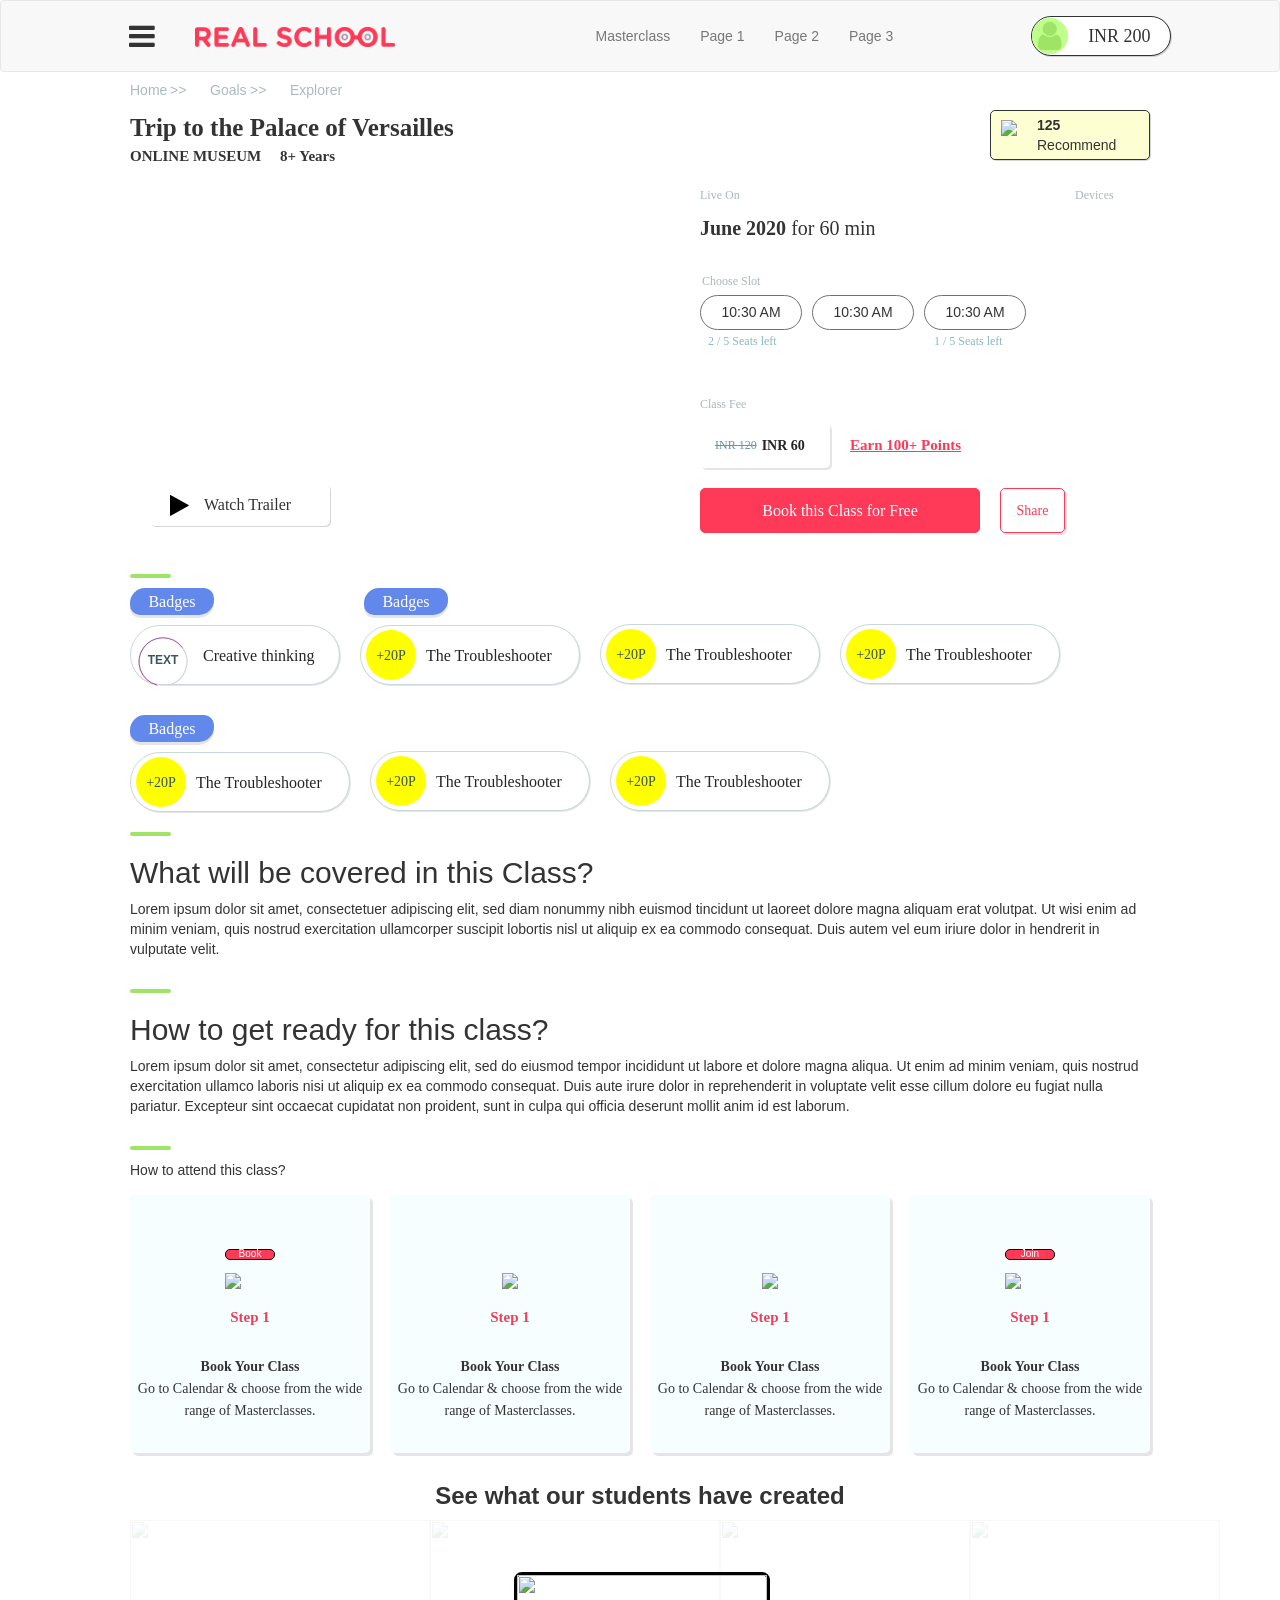
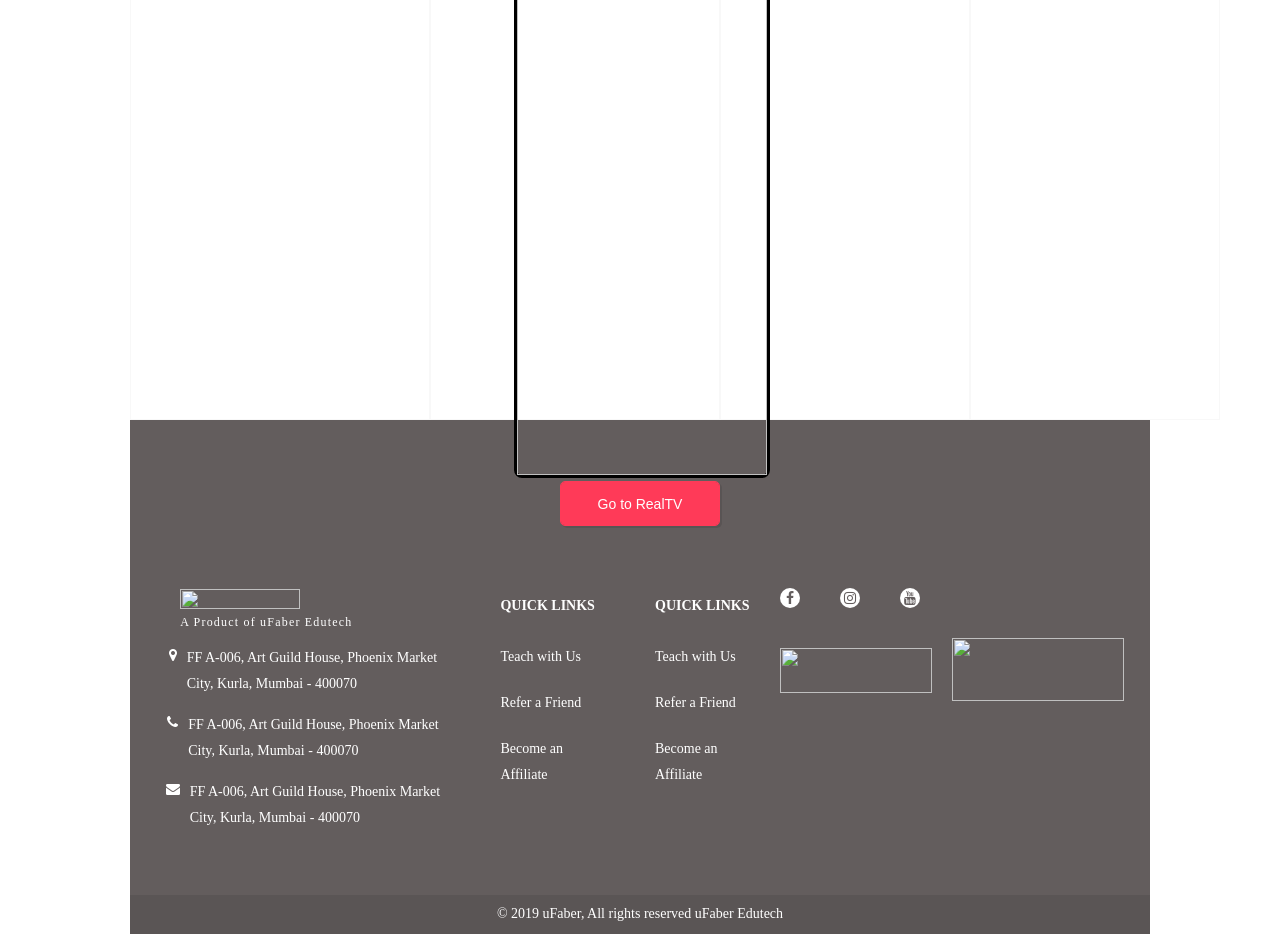
==== home.html @ 7a7171ef "first commit" ====
<!DOCTYPE html>
<html lang="en">
<head>
    <meta charset="UTF-8">
    <meta name="viewport" content="width=device-width, initial-scale=1.0">
        <title>school management</title>
        <link rel ="stylesheet" href ="style.css">
        <meta name="viewport" content="width=device-width, initial-scale=1">
        <link rel="stylesheet" href="https://maxcdn.bootstrapcdn.com/bootstrap/3.4.1/css/bootstrap.min.css">
        <script src="https://ajax.googleapis.com/ajax/libs/jquery/3.5.1/jquery.min.js"></script>
        <script src="https://maxcdn.bootstrapcdn.com/bootstrap/3.4.1/js/bootstrap.min.js"></script>
        <link rel="stylesheet" href="https://cdnjs.cloudflare.com/ajax/libs/font-awesome/4.7.0/css/font-awesome.min.css">
        <link href="https://fonts.googleapis.com/css2?family=Grandstander:wght@800&display=swap" rel="stylesheet">
</head>
    <body>
        <div class="parent">
            <!-- navbar -->
            <div class="nav-parent">
                <nav class="navbar navbar-default navbar-custom">
                    <div class="container-fluid">
                      <div class="navbar-header">
                            <div class="logo-nav-container">
                              <i class="fa fa-bars" id="nav-bars-hamburger" ></i></div>
                              <a href="#"><img src="images\logo.jpg" class="logo"></a>                      
                             </div> 
                        <div style="">
                        </div>
                        <div>
                            <ul class="nav navbar-nav">
                                <li class ="nav-page"><a class ="nav-page" href="#">Masterclass</a></li>
                                <li class ="nav-page"><a href="#">Page 1</a></li>
                                <li class ="nav-page"><a href="#">Page 2</a></li>
                                <li class ="nav-page"><a href="#">Page 3</a></li>
                            </ul>
                        </div>
                        <div style="margin-left: 30px;">
                            <div class = "price-btn">
                                <div class="usr-icon-container">
                                    <i class="fa fa-user" aria-hidden="true" id="usr-icon"></i>
                                </div>
                                <span class="price-txt">INR 200</span>
                            </div>
                        </div>
                    </div>
                </nav>
            </div> 
            <!-- bread crumb -->
            <div id="bread-crum-container"> 
                <div style = "height:30px; width:100%;">
                        <div id="bread-crum-custom">
                            <p class="bread-crum">Home</p>
                            <p class="bread-crum">>></p>
                            <p class="bread-crum">Goals</p>
                            <p class="bread-crum">>></p>
                            <p class="bread-crum">Explorer</p>
                        </div>
                </div>
                <div class="title">
                    <div class="header-title">
                        Trip to the Palace of Versailles
                        <div id="subtitle" style="font-size: 15px;">
                            ONLINE MUSEUM &nbsp; &nbsp; 8+ Years
                        </div>
                    </div>
                    <div style="display:flex">
                        <div class="like-btn">
                            <img src="C:\ufaber\images\like.jpg" height="31px",width="34px">
                            <span style="margin-left: 20px;"><strong>125</strong> <br/>Recommend</span>
                        </div>
                    </div>
                </div> 
                <div class="row" style="margin-top: 10px;">
                    <div class = "col-lg-6 col-md-2">
                            <div class="school">
                                <div id="sch-logo">
                                    <img src="C:\ufaber\images\logo.jpg" id="ufb-logo" height="16px" width="110px">
                                </div>
                                <div id="vid-btn">
                                    <div class="watch-trailer">
                                        <i class="fa fa-play" style="font-size:24px;color: black;"></i>
                                        <span class="watch-trailer-text">Watch Trailer</span>
                                    </div>
                                </div>
                            </div>
                        </div>

                        <div class = "col-lg-6 col-md-2" style="">
                                <div class="school-detail">
                                    <div id="school-info">
                                        <span class="title-txt" style="width: 100%;">Live On</span>
                                        <span class="title-txt" style="width: 40%;">Devices</span>
                                    </div>
                                    <div id="school-info">
                                        <span class="date-txt" style="width: 60%;"><strong>June 2020</strong> for 60 min</span>
                                    </div>
                                    <div id="slot-info">
                                        <span class="title-txt">Choose Slot</span>
                                    </div>
                                    <div id="slot-btn-info">
                                        <div id="slot-btn-custom">
                                            <div class="slot-btn">
                                                10:30 AM
                                            </div>
                                            <p class="seat-txt">2 / 5 Seats left</p>
                                        </div>
                                        <div id="slot-btn-2">
                                            <div class="slot-btn">
                                                10:30 AM
                                            </div>
                                        </div>
                                        <div id="slot-btn-3"">
                                            <div class="slot-btn">
                                                10:30 AM
                                            </div>
                                            <p class="seat-txt" style="margin-left: 10px;">1 / 5 Seats left</p>
                                        </div>
                                    </div>
                                    <div id="cls-fee-info">
                                        <span class="title-txt" style="width: 60%;">Class Fee</span>
                                    </div>
                                    <div id="school-info">
                                        <div class="price-container">
                                            <p class="price-cut"><strike>INR 120</strike></p>
                                            <p class="price">INR 60</p>
                                        </div>
                                        <div class="points-text">
                                            <u>Earn 100+ Points</u>
                                        </div>
                                    </div>
                                    <!--  -->
                                    <div id="book-btn-info">
                                        <div class="book-btn">
                                            <p class="book-txt">Book this Class for Free</p>
                                        </div>
                                        <div class="share-btn">
                                            <p class="share-txt">Share</p>
                                        </div>
                                    </div>
                                </div>
                            </div>
                        </div>

                    <div>
                        <div id="progress-bar">
                            <div style="width: 4%; height: 4px; background-color: #A0E467; border-radius: 36px;">
                            </div>
                        </div>
                        <div class="progress-content-goal">
                            <div style="display: flex; flex-direction: column;">
                                <div class="goal-badge">
                                    <p class="goal-txt">Badges</p>
                                </div>
                                <div class="goal-data">
                                    <div class="goal-progress">
                                        <svg class="svg" xmlns="http://www.w3.org/2000/svg" xmlns:xlink="http://www.w3.org/1999/xlink" viewbox="0 0 100 100">
                                            <path class="path-grey" class="grey" d="M40,90
                                                     A40,40 0 1,1 60,90"
                                                  style="fill:none;"/>
                                            <path class="path-purple" class="purple" d="M40,90
                                                     A40,40 0 1,1 60,90"
                                                  style="fill:none;"/>
                                            <text class="svg-text" x="50%" y="50%" dominant-baseline="middle" text-anchor="middle">TEXT</text>
                                        </svg>
                                    </div>
                                    <div class="goal-info-txt">
                                        Creative thinking
                                    </div>
                                </div>
                            </div>
                            <div id="badge-row">
                                <div style="display: flex; flex-direction: column;">
                                    <div class="goal-badge" style="margin-left: 14px;">
                                        <p class="goal-txt">Badges</p>
                                    </div>
                                    <div id="badge-col">
                                        <div class="goal-data" style="width:220px">
                                            <div class="goal-progress" id="goal-progress-btn">
                                                <div class="goal-progress-text" style="background-color: transparent;">
                                                    +20P
                                                </div>
                                            </div>
                                            <div class="goal-info-txt">
                                                The Troubleshooter
                                            </div>
                                        </div>
                                    </div>
                                </div>
                            </div>
                            <div id="goal-progress-container">
                                <div style="display: flex; flex-direction: column;">
                                    <div style="display: flex; flex-direction: column; margin-left: 10px;">
                                        <div class="goal-data" style="width:220px">
                                            <div class="goal-progress" id="goal-progress-btn">
                                                <div class="goal-progress-text" style="background-color: transparent;">
                                                    +20P
                                                </div>
                                            </div>
                                            <div class="goal-info-txt">
                                                The Troubleshooter
                                            </div>
                                        </div>
                                    </div>
                                </div>
                            </div>
                            <div id="goal-progress-container">
                                <div style="display: flex; flex-direction: column;">
                                    <div style="display: flex; flex-direction: column; margin-left: 10px;">
                                        <div class="goal-data" style="width:220px">
                                            <div class="goal-progress" id="goal-progress-btn">
                                                <div class="goal-progress-text" style="background-color: transparent;">
                                                    +20P
                                                </div>
                                            </div>
                                            <div class="goal-info-txt">
                                                The Troubleshooter
                                            </div>
                                        </div>
                                    </div>
                                </div>
                            </div>
                        </div>
                    </div>

                    <div style="margin-top: 20px; display: flex;">
                        <div class="progress-content-goal">
                            <div style="display: flex; flex-direction: row;">
                                <div style="display: flex; flex-direction: column;">
                                    <div class="goal-badge">
                                        <p class="goal-txt">Badges</p>
                                    </div>
                                    <div style="display: flex; flex-direction: column;">
                                        <div class="goal-data" style="width:220px">
                                            <div class="goal-progress" id="goal-progress-btn">
                                                <div class="goal-progress-text" style="background-color: transparent;">
                                                    +20P
                                                </div>
                                            </div>
                                            <div class="goal-info-txt">
                                                The Troubleshooter
                                            </div>
                                        </div>
                                    </div>
                                </div>
                            </div>
                            <div id="goal-progress-container">
                                <div style="display: flex; flex-direction: column;">
                                    <div style="display: flex; flex-direction: column; margin-left: 10px;">
                                        <div class="goal-data" style="width:220px">
                                            <div class="goal-progress" id="goal-progress-btn">
                                                <div class="goal-progress-text" style="background-color: transparent;">
                                                    +20P
                                                </div>
                                            </div>
                                            <div class="goal-info-txt">
                                                The Troubleshooter
                                            </div>
                                        </div>
                                    </div>
                                </div>
                            </div>
                            <div id="goal-progress-container">
                                <div style="display: flex; flex-direction: column;">
                                    <div style="display: flex; flex-direction: column; margin-left: 10px;">
                                        <div class="goal-data" style="width:220px">
                                            <div class="goal-progress" id="goal-progress-btn">
                                                    <div class="goal-progress-text" style="background-color: transparent;">
                                                        +20P
                                                </div>
                                            </div>
                                            <div class="goal-info-txt">
                                                The Troubleshooter
                                            </div>
                                        </div>
                                    </div>
                                </div>
                            </div>
                        </div>
                    </div>

                <!---Info-->
                <div>
                    <div style="width: 100%; height:4px; margin-top: 20px;">
                        <div style="width: 4%; height: 4px; background-color: #A0E467; border-radius: 36px;">
                        </div>
                    </div>
                    <div>
                    <section class="sec3">
                        <h2>What will be covered in this Class?</h2>
                        <p>Lorem ipsum dolor sit amet, consectetuer adipiscing elit, sed diam nonummy nibh euismod tincidunt ut laoreet dolore magna aliquam erat volutpat. Ut wisi enim ad minim veniam, quis nostrud exercitation ullamcorper suscipit lobortis nisl ut aliquip ex ea commodo consequat. Duis autem vel eum iriure dolor in hendrerit in vulputate velit.</p>
                    </section>
                    </div>      

                    <!-- progress bar -->
                    <div id="progress-bar">
                        <div style="width: 4%; height: 4px; background-color: #A0E467; border-radius: 36px;">
                        </div>
                    </div>
                    <div>
                    <section class="sec3">
                        <h2 style="font-style: Granstander Clean">How to get ready for this class?</h2>
                        <p>Lorem ipsum dolor sit amet, consectetur adipiscing elit, sed do eiusmod tempor incididunt ut labore et dolore magna aliqua. Ut enim ad minim veniam, quis nostrud exercitation ullamco laboris nisi ut aliquip ex ea commodo consequat. Duis aute irure dolor in reprehenderit in voluptate velit esse cillum dolore eu fugiat nulla pariatur. Excepteur sint occaecat cupidatat non proident, sunt in culpa qui officia deserunt mollit anim id est laborum.</p>
                    </section>
                    </div>               
                </div>
                    <div>
                        <div id="progress-bar">
                            <div style="width: 4%; height: 4px; background-color: #A0E467; border-radius: 36px;">
                            </div>
                        </div>
                        <div style="display: flex; margin-top: 10px; flex-direction: column; width: 100%;">
                            <div id="cls-info">
                                How to attend this class?
                            </div>
                            <div style="display: flex; margin-top: 10px; flex-direction: row;">
                                <div class="card-content">
                                    <div id="card-info">
                                            <div class="icon-">
                                                <div class="join">
                                                    <p class="join-txt">Book</p>
                                                </div>
                                                <img src="C:\ufaber\images\class-2.jpg"/>
                                            </div>
                                            <div class="step">
                                                Step 1
                                            </div>
                                    </div>
                                    <div id="card-container">
                                        <div class="book">
                                               <b>Book Your Class</b>
                                            </div>
                                            <div class="book">
                                                Go to Calendar & choose from the wide range of Masterclasses.
                                            </div>
                                        </div>
                                    </div>
                                    <div class="card-content" style="margin-left: 20px;">
                                        <div id="card-info">
                                            <div class="icon-">
                                                <img src = "C:\ufaber\images\class-3.jpg" />
                                            </div>
                                            <div class="step">
                                                Step 1
                                            </div>
                                    </div>
                                    <div id="card-container">
                                            <div class="book">
                                               <b>Book Your Class</b>
                                            </div>
                                            <div class="book">
                                                Go to Calendar & choose from the wide range of Masterclasses.
                                            </div>
                                    </div>
                                </div>
                                <div class="card-content" style="margin-left: 20px;">
                                    <div id="card-info">
                                            <div class="icon-">
                                                <img src="C:\ufaber\images\class-2.jpg"/>
                                            </div>
                                            <div class="step">
                                                Step 1
                                            </div>
                                    </div>
                                    <div id="card-container">
                                            <div class="book">
                                               <b>Book Your Class</b>
                                            </div>
                                            <div class="book">
                                                Go to Calendar & choose from the wide range of Masterclasses.
                                            </div>
                                    </div>
                                </div>
                                <div class="card-content" style="margin-left: 20px;">
                                    <div id="card-info">
                                        <div class="icon-">
                                            <div class="join">
                                                <p class="join-txt">Join</p>
                                            </div>
                                                <img src = "C:\ufaber\images\class-3.jpg" />
                                            </div>
                                            <div class="step">
                                                Step 1
                                            </div>
                                    </div>
                                    <div id="card-container">
                                        <div class="book">
                                            <b>Book Your Class</b>
                                        </div>
                                        <div class="book">
                                            Go to Calendar & choose from the wide range of Masterclasses.
                                        </div>
                                    </div>
                                </div>
                            </div>
                        </div>
                    </div>
                    <div>
                    <div style="width:100%; display: flex; flex-direction: column; align-items: center; margin-top: 10px;">
                        <h3 class="image-title"> See what our students have created </h3>
                        <div style="width:100%; display: flex; flex-direction: row;">
                            <img src="C:\ufaber\images\transparent.jpg" width="300px" height="500px" style="opacity: 0.1;"/>
                            <img src="C:\ufaber\images\creativity.jpg" width="290px" height="500px"  style = "opacity:0.1"/>
                            <img src="C:\ufaber\images\creativity.jpg" width="250px" height="500px" style = "opacity:0.1"/>
                            <img src="C:\ufaber\images\transparent.jpg" width="250px" height="500px"  style = "opacity:0.1"/>
                        </div>
                    </div>
                    <!-- footer -->
                    <footer>
                        <div style="border: 3px solid #000000; display: flex; border-radius: 8px; position: absolute; margin-top: -35%; margin-left: 30%;"><img src="C:\ufaber\images\creativity.jpg" width="250px" height="500px"/></div>
                        <div style="width:100%; background-color: #635D5D; height: 514px; display: flex; flex-direction: column;">
                            <div style="width: 100%; height:168px; display: flex; justify-content: center; align-items: center;">
                                <div class="reality-btn">
                                    <p class="reality-txt style="font-style: "Granstander Clean">Go to RealTV</p>
                                </div>
                            </div>
                            <div style="width:100%; height:307px; display: flex;">
                                <div style="flex:1; display: flex; flex-direction: column; align-items: center;">
                                    <div class="footer-logo" style="width: 270px;">
                                        <div>
                                            <img src="C:\ufaber\images\logo.jpg" width="120" height="20" />
                                        </div>
                                        <div class="footer-img-subtitle">
                                            A Product of uFaber Edutech
                                        </div>
                                    </div>
                                    <div class="footer-content" style="display: flex; flex-direction: row; margin-top: 15px;">
                                        <div class="footer-content-logo">
                                            <i class="fa fa-map-marker" aria-hidden="true" style="color: #FFFFFF;"></i>
                                        </div>
                                        <div class="footer-item" style="width: 275px; margin-left:10px">
                                            FF A-006, Art Guild House, Phoenix Market City, Kurla, Mumbai - 400070
                                        </div>
                                    </div>
                                    <div class="footer-content" style="display: flex; flex-direction: row; margin-top: 15px;">
                                        <div class="footer-content-logo">
                                            <i class="fa fa-phone" aria-hidden="true" style="color:#FFFFFF"></i>
                                        </div>
                                        <div class="footer-item" style="width: 275px; margin-left:10px">
                                            FF A-006, Art Guild House, Phoenix Market City, Kurla, Mumbai - 400070
                                        </div>
                                    </div>
                                    <div class="footer-content" style="display: flex; flex-direction: row; margin-top: 15px;">
                                        <div class="footer-content-logo">
                                            <i class="fa fa-envelope" aria-hidden="true" style="color:#FFFFFF"></i>
                                        </div>
                                        <div class="footer-item" style="width: 275px; margin-left:10px">
                                            FF A-006, Art Guild House, Phoenix Market City, Kurla, Mumbai - 400070
                                        </div>
                                    </div>
                                </div>
                                <div style="flex:.7; display: flex; flex-direction: row;">
                                    <div style="display: flex; flex-direction: column;">
                                        <div class="footer-title">
                                            QUICK LINKS   
                                        </div>
                                        <div class="footer-item" style="margin-top: 20px;">
                                            Teach with Us
                                        </div>
                                        <div class="footer-item" style="margin-top: 20px;">
                                            Refer a Friend
                                        </div>
                                        <div class="footer-item" style="margin-top: 20px;">
                                            Become an Affiliate
                                        </div>
                                    </div>
                                    <div style="display: flex; flex-direction: column; margin-left: 50px;">
                                        <div class="footer-title">
                                            QUICK LINKS   
                                        </div>
                                        <div class="footer-item" style="margin-top: 20px;">
                                            Teach with Us
                                        </div>
                                        <div class="footer-item" style="margin-top: 20px;">
                                            Refer a Friend
                                        </div>
                                        <div class="footer-item" style="margin-top: 20px;">
                                            Become an Affiliate
                                        </div>
                                    </div>
                                </div>
                                <div style="flex:1; display: flex; flex-direction: column; margin-left: 20px;">
                                    <div style="display: flex; flex-direction: row;">
                                        <div style="width: 20px; height: 20px; border-radius: 10px; background-color: #FFFFFF; display: flex; align-items: center; justify-content: center;">
                                            <i class="fa fa-facebook" aria-hidden="true" style="color: #635D5D;"></i>
                                        </div>
                                        <div style="margin-left:40px;width: 20px; height: 20px; border-radius: 10px; background-color: #FFFFFF; display: flex; align-items: center; justify-content: center;">
                                            <i class="fa fa-instagram" aria-hidden="true" style="color: #635D5D;"></i>
                                        </div>
                                        <div style="margin-left:40px;width: 20px; height: 20px; border-radius: 10px; background-color: #FFFFFF; display: flex; align-items: center; justify-content: center;">
                                            <i class="fa fa-youtube" aria-hidden="true" style="color: #635D5D;"></i>
                                        </div>
                                    </div>
                                    <div style="display: flex; flex-direction: row; margin-top: 30px;">
                                        <div style="margin-top: 10px;">
                                            <img src ="C:\ufaber\images\google-play-badge.jpg" width = "152" height="45" />
                                        </div>
                                        <div style="margin-left: 20px;">
                                            <img src ="C:\ufaber\images\apple-appstore-badge.jpg"  width="172" height="63"/>
                                        </div>
                                    </div>
                                </div>
                            </div>
                            <div style="width: 100%; height:39px; background-color: #5A5555; display: flex; justify-content: center; align-items: center;">
                                <div class="footer-copyright">
                                    © 2019 uFaber, All rights reserved uFaber Edutech
                                </div>
                            </div>
                        </div>
                    </footer>   
                </div>
            </div>       
        </div>
        <script src="https://code.jquery.com/jquery-3.5.1.slim.min.js" integrity="sha384-DfXdz2htPH0lsSSs5nCTpuj/zy4C+OGpamoFVy38MVBnE+IbbVYUew+OrCXaRkfj" crossorigin="anonymous"></script>
        <script src="https://cdn.jsdelivr.net/npm/popper.js@1.16.1/dist/umd/popper.min.js" integrity="sha384-9/reFTGAW83EW2RDu2S0VKaIzap3H66lZH81PoYlFhbGU+6BZp6G7niu735Sk7lN" crossorigin="anonymous"></script>
        <script src="https://stackpath.bootstrapcdn.com/bootstrap/4.5.2/js/bootstrap.min.js" integrity="sha384-B4gt1jrGC7Jh4AgTPSdUtOBvfO8shuf57BaghqFfPlYxofvL8/KUEfYiJOMMV+rV" crossorigin="anonymous"></script>
    </body>
</html>
---- style.css ----
head, body{
    margin: 0;
    padding:0;
}

    /* button */
.parent {
    width: 100%; 
    height: 100%
}

.navbar-custom {
    background-color: #FFFFFF
}

#nav-bars-hamburger {
    margin-left: 20px; font-size: 30px;
}

.logo-nav-container {
    display: flex; align-items: center;
}
.usr-icon-container{
    width: 36px;
    height: 36px; 
    background-color: #BFFE8A; 
    border-radius: 18px; 
    display: flex; 
    align-items: center; 
    justify-content: center;
}
#usr-icon{
   color: #A0E467;
   font-size:33px;
}
#bread-crum-container{
    padding-left:130px;
    padding-right: 130px;  
}
#bread-crum-custom{
    display: flex; 
    flex:1; 
    flex-direction: 
    row; align-items: 
    center; margin-top: 10px;

}
.nav-parent {
    width:100%; 
    height: 70px; 
    background-color: #FFFFFF;
}
.btn{
    text-align: left;
    letter-spacing: NaNpx;
    color: #333333;
    text-transform: uppercase;
}
.loc{
    list-style-type="none";
}
.container-fluid{
    display: flex; 
    align-items: center; 
    flex-direction: row; 
    padding:10px; 
    width: 100%; 
    justify-content: space-between;
}
.navbar-header{
    display: flex; 
    align-items: center;   
}
.logo{
    height: 20px;
    width: 200px;
    margin-left: 40px;
}
.nav navbar-nav{
    float: right;
}

.nav-page{
    background-color: transparent;
}
.title{
    display: flex; 
    flex-direction: row;
    width: 100%; 
    justify-content: space-between;
}
.school{
    flex:1;
    display: flex; 
    justify-content: flex-end; 
    color: #FFFFFF
}
#sch-logo{
    flex:1; 
    display: flex; 
    justify-content: flex-end; 
    color: #FFFFFF;
}
#ufb-logo{
    background-color:#FFFFFF;
    margin-top: 10px; 
    margin-right: 10px;
}
#vid-btn{
    flex:1; 
    display: flex; 
    align-items: 
    center;color: #FFFFFF;
}
#school-info{
    display: flex; 
    margin-left: 
    45px;margin-top: 10px;
}
#slot-info{
     display: flex; 
     margin-left: 47px;
     margin-top: 30px;
}
#slot-btn-info{
   display: flex; 
   margin-left: 45px;
   margin-top: 5px;

}
#slot-btn-custom{
   display: flex; 
   flex-direction: column;
}
#slot-btn-2{
    display: flex; 
    flex-direction: row;
    margin-left: 10px;

}
#slot-btn-3{
    display: flex; 
    flex-direction: column;
    margin-left: 10px;

}
#cls-fee-info{
    display: flex; 
    margin-left: 45px;
    margin-top: 40px;

}

.active {
    background-color: transparent;
}

.nav navbar-nav li {
    text-align: left;
    font-family: 'Grandstander', cursive;
    letter-spacing: 0px;
    color: #333333;

}

.progress-content-goal {
    display: flex;
    flex-direction: row;
    margin-top: 10px;
}

.nav navbar-nav li active {
    background-color: transparent;
}

.price-btn {
    width: 140px;
    height: 40px;
    background: #FFFFFF 0% 0% no-repeat padding-box;
    box-shadow: 1px 1px 0px #00000029;
    border: 1px solid #333333;
    border-radius: 25px;
    display: flex;
    flex-direction: row;
    align-items: center;
}

.price-txt {
        text-align: left;
        font: normal normal normal 18px/22px Granstander Clean;
        letter-spacing: 0px;
        color: #333333;
        margin-left: 20px;
}
.user-icon {    
    opacity: 1;
}

.loc {
    display: flex;
    flex-direction: row;
    list-style-type: none;
}

/* title */
.title{

}
/* card */
.card-content {
    width: 255px;
    height: 258px;
    background: #F6FEFF 0% 0% no-repeat padding-box;
    box-shadow: 3px 3px 0px #0000001A;
    border-radius: 5px;
    display: flex;
    flex-direction: column;
}

.school {
    background-image: url("C:/ufaber/images/school.jpg");
    display: flex;
    width: 570px;
    height: 367px;
    flex-direction: column;
}

.watch-trailer {
    width: 180px;
    height: 42px;
    background: #FFFFFF 0% 0% no-repeat padding-box;
    box-shadow: 1px 1px 0px #00000029;
    border-radius: 5px;
    opacity: 1;
    display: flex;
    align-items: center;
    flex-direction: row;
    margin-top: 105px;
    padding-left: 20px;
    margin-left: 20px;
}

.watch-trailer-text {
    text-align: left;
    font: normal normal normal 16px/24px Granstander Clean;
    letter-spacing: 0px;
    color: #333333;
    margin-left: 15px;
}

.header-title {
    text-align: left;
    font-size: 25px;
    font-weight: bold;
    font-family: normal normal medium Montserrat;
    letter-spacing: 0px;
    color: #333333;
    display:flex; height:100%;flex-direction: column; text-align: justify;
}

#subtitle{
    display: flex;
    text-align: left;
    font-size: 15;
    font-family: normal normal medium Montserrat;
    letter-spacing: 0px;
    color: #333333;
}

.like-btn {
    width: 160px;
    height: 50px;
    background: #FDFFD3 0% 0% no-repeat padding-box;
    box-shadow: 1px 1px 0px #00000029;
    border: 1px solid #333333;
    border-radius: 5px;
    margin-top: 0px;    
    display: flex;
    flex-direction: row;
    align-items: center;
    padding: 10px;
}

.school-detail {
    display: flex;
    width: 570px;
    height: 367px;
    flex-direction: column;
}

.slot-btn {
    width: 102px;
    height: 35px;
    background: #FFFFFF 0% 0% no-repeat padding-box;
    border: 1px solid #707070;
    border-radius: 20px;
    display: flex;
    justify-content: center;
    align-items: center;
}

.title-txt {
    text-align: left;
    font-size: 12px;
    font-family: normal normal normal Montserrat;
    letter-spacing: 0px;
    color: #A9B7B9;
}

.date-txt {
    text-align: left;
    font-size: 20px;
    font-family: normal normal medium Gotham;
    letter-spacing: 0px;
    color: #333333;
}

.price-container {
    width: 130px;
    height: 45px;
    background: #FFFFFF 0% 0% no-repeat padding-box;
    box-shadow: 2px 2px 0px #0000001A;
    border-radius: 5px;
    display: flex;
    flex-direction: row;
    align-items: center;
    align-items: center;
}

.price-cut{
    text-align: center;
    font-size: 12px;
    font-family: normal normal medium Montserrat;
    letter-spacing: 0px;
    color: #6997A1;
    margin-left: 15px;
    margin-top: 10px;
    }

    .price {
        text-align: center;
        font-size: 14px;
        font-family: normal normal bold Montserrat;
        letter-spacing: 0px;
        color: #262525;
        font-weight: bold;
        margin-top: 10px;
        margin-left: 5px;
    }

    #book-btn-info{
        display: flex; margin-left: 45px;margin-top: 20px;
    }

    .book-btn {
        width: 280px;
        height: 45px;
        background: #FF3A58;
        border: 1px solid #FF3A58;
        border-radius: 5px;
        display: flex;
        justify-content: center;
        align-items: center;
    }

    .book-txt {
        font: normal normal normal 16px/19px Granstander Clean;
        letter-spacing: 0px;
        color: #FFFFFF;
        margin-top: 10px;
    }

    .share-btn {
        width: 65px;
        height: 45px;
        background: #FFFFFF 0% 0% no-repeat padding-box;
        box-shadow: 2px 2px 0px #0000001A;
        border: 1px solid #FF3A58;
        border-radius: 5px;
        display: flex;
        justify-content: center;
        align-items: center;
        margin-left: 20px;
    }

    .share-txt {
        text-align: center;
        font: normal normal normal 14px/17px Granstander Clean;
        letter-spacing: 0px;
        color: #FF3A58;
        margin-top: 10px;
    }

    .seat-txt {
        width: 85px;
        height: 15px;
        text-align: left;
        font: normal normal normal 12px/21px Montserrat;
        letter-spacing: 0px;
        color: #8AB7C0;
        margin-left: 8px;
        margin-top: 1px;
    }

    .points-text {
        text-align: center;
        text-decoration: underline;
        font: normal normal 600 15px/19px Montserrat;
        letter-spacing: 0px;
        color: #FF3A58;
        display: flex;
        align-items: center;
        margin-left: 20px;
    }

    .bread-crum {
        text-align: left;
        font: normal normal medium 15px/28px Montserrat;
        letter-spacing: 0px;
        color: #ADBABD;
        width: 40px;         
    }

    .nav-page {
        text-align: left;
        letter-spacing: 0px;
        color: #000000;
        font-style: Granstander Clean;
    }

    .image-title {
        text-align: center;
        font-style: Granstander Clean;
        letter-spacing: 0px;
        color: #333333;
        font-weight: bold;
    }
    .text{
        text-align: left;
        font: normal normal normal 16px/28px Montserrat;
        letter-spacing: 0px;
        color: #5A5959;
        width: 1015px;
        height: 83px;
    }
    #progress-bar{
       width: 100%; height:4px; margin-top: 30px;
    }
    #badge-row{
        display: flex; flex-direction: row; margin-left: 10px;
    }
    #badge-col{
        display: flex; flex-direction: column; margin-left: 10px
    }
    .goal-badge {
        left: 165px;
        width: 84px;
        height: 27px;
        background: #6188EA 0% 0% no-repeat padding-box;
        box-shadow: 0px 3px 0px #0000001A;
        opacity: 1;
        border-bottom-left-radius: 10px;
        border-top-left-radius: 15px;
        border-top-right-radius: 10px;
        border-bottom-right-radius: 15px;
    }

    .goal-txt {
        text-align: center;
        font: normal normal normal 16px/28px Granstander Clean;
        letter-spacing: 0px;
        color: #FFFFFF;
        opacity: 1;
    }

    .goal-data {
        width: 210px;
        height: 60px;
        background: #FFFFFF 0% 0% no-repeat padding-box;
        box-shadow: 1px 1px 0px #0000001A;
        border: 1px solid #CBD8DB;
        border-radius: 30px;
        display: flex;
        align-items: center;
        margin-top: 10px;
    }

    .goal-progress {
        width: 60px;
        height: 60px;
        border-radius: 30px;
        display: flex;
        align-items: center;
        justify-content: center;
        margin-left: 2px;
    }

    #goal-progress-container{
        display: flex; flex-direction: row; margin-left: 10px; margin-top: 26px;
    }

    #goal-progress-btn{
        background-color: yellow; margin-left: 5px; width:50px; height:50px; border-radius: 25px;
    }
  
    .goal-inner-progress {
        width: 10%;
        height: 50px;
        border-radius: 25px;
        background-color: blue;
        display: flex;
        align-items: center;
        justify-content: center;
    }

    .goal-progress-text {
        width: 40px;
        height: 40px;
        background-color: #FFFFFF;
        border-radius: 20px;
        display: flex;
        align-items: center;
        justify-content: center;
        text-align: center;
        font: normal normal normal 14px/17px Granstander Clean;
        letter-spacing: 0px;
        color: #37575E;
    }

    .goal-info-txt {
        text-align: center;
        font: normal normal normal 16px/19px Granstander Clean;
        letter-spacing: 0px;
        color: #262525;
        opacity: 1;
        margin-left: 10px;
    }

    #cls-info{
        width: 339px; 
        height: 25px; 
        text-align: left;
        font-style: Granstander Clean; 
        letter-spacing: 0px; 
        color: #333333;
    }
    #card-info{
        flex: 1; 
        display: flex; 
        align-items: center; 
        justify-content: flex-end; 
        flex-direction: column;
    }
    #card-container{
        flex: 1; 
        display: flex; 
        align-items: center; 
        justify-content: center; 
        flex-direction: column;
    }
    .step {
        font: normal normal 600 15px/14px Montserrat;
        letter-spacing: 0px;
        color: #EE3F5A;
        margin-top: 20px;
    }

    .book {
        text-align: center;
        font: normal normal 300 14px/22px Montserrat;
        letter-spacing: 0px;
        color: #333333;
    }

    .reality-btn {
        width: 160px;
        height: 45px;
        background: #FF3A58 0% 0% no-repeat padding-box;
        box-shadow: 2px 2px 0px #0000001A;
        border: 1px solid #FF3A58;
        border-radius: 5px;
        display: flex;
        align-items: center;
        justify-content: center;
    }

    .reality-txt {
        letter-spacing: 0px;
        color: #FFFFFF;
        margin-top: 10px;
    }

    .footer-img-subtitle {
        text-align: left;
        font: normal normal 300 12px/15px Montserrat;
        letter-spacing: 1.2px;
        color: #FFFFFF;
        margin-top: 6px;
    }

    .footer-content {
        display: flex;
        flex-direction: column;
        margin-top: 10px;
    }

    .footer-item {
        text-align: left;
        font: normal normal normal 14px/26px Montserrat;
        letter-spacing: 0px;
        color: #FFFFFF;
    }

    .footer-title {
        text-align: left;
        font: normal normal 600 14px/36px Montserrat;
        letter-spacing: 0px;
        color: #FFFFFF;
    }

    .footer-copyright {
        text-align: center;
        font: normal normal normal 14px/22px Montserrat;
        letter-spacing: 0px;
        color: #FFFFFF;
    }

    .join {
        width: 50px;
        height: 11px;
        background: #FF3A58;
        border: 1px solid #000000;
        border-radius: 5px;
        margin-bottom: 10px;
        display: flex;
        align-items: center;
        justify-content: center;
    }

    .join-txt {
        text-align: center;
        font-size: 10px;
        margin-top: 10px;
        color: #FFFFFF;
    }

    .svg {
        height: 8vh;
        margin: auto;
        display: block;
      }
              
      
      .path-grey {
        stroke: lightgrey;
        stroke-linecap: round;
        stroke-width: 2;
      }
      
      .path-purple {
        stroke: purple;
        stroke-dasharray: calc(40 * 3.142 * 1.85);
        stroke-dashoffset: 80;
      }
      
      .svg-text {
        font: bold 20px sans-serif;
        fill: #37575E;
      }
    /* footer */
    .footer {
        width: 1440px;
        height: 307px;
        background: #635D5D 0% 0% no-repeat padding-box;
        opacity: 1;
    }

    /* copyright */
    .copyright{
        width: 100%;
        height: 39px;
        background: #5A5555 0% 0% no-repeat padding-box;
    }
    /* media query */
    @media(max-width: 900px){
        .card-content {
            display: flex;
            flex-direction: column;
        }
    }
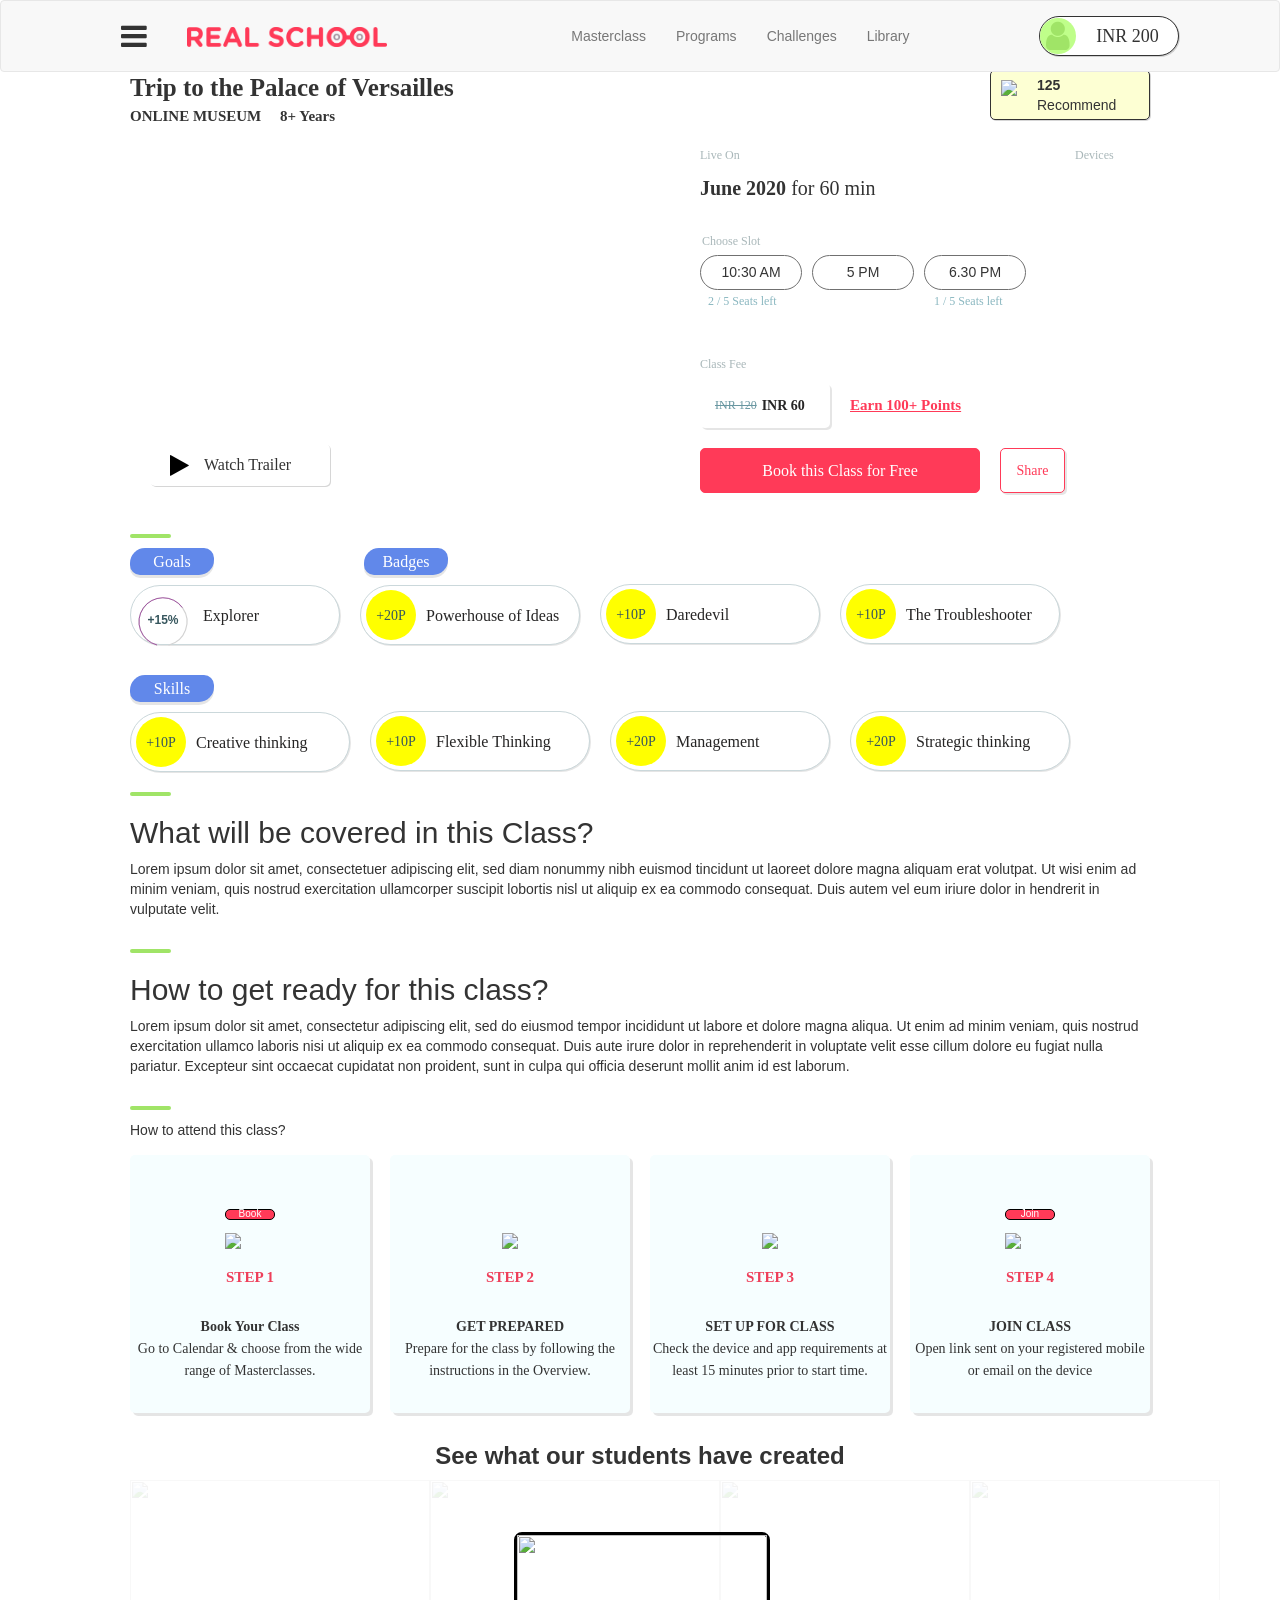
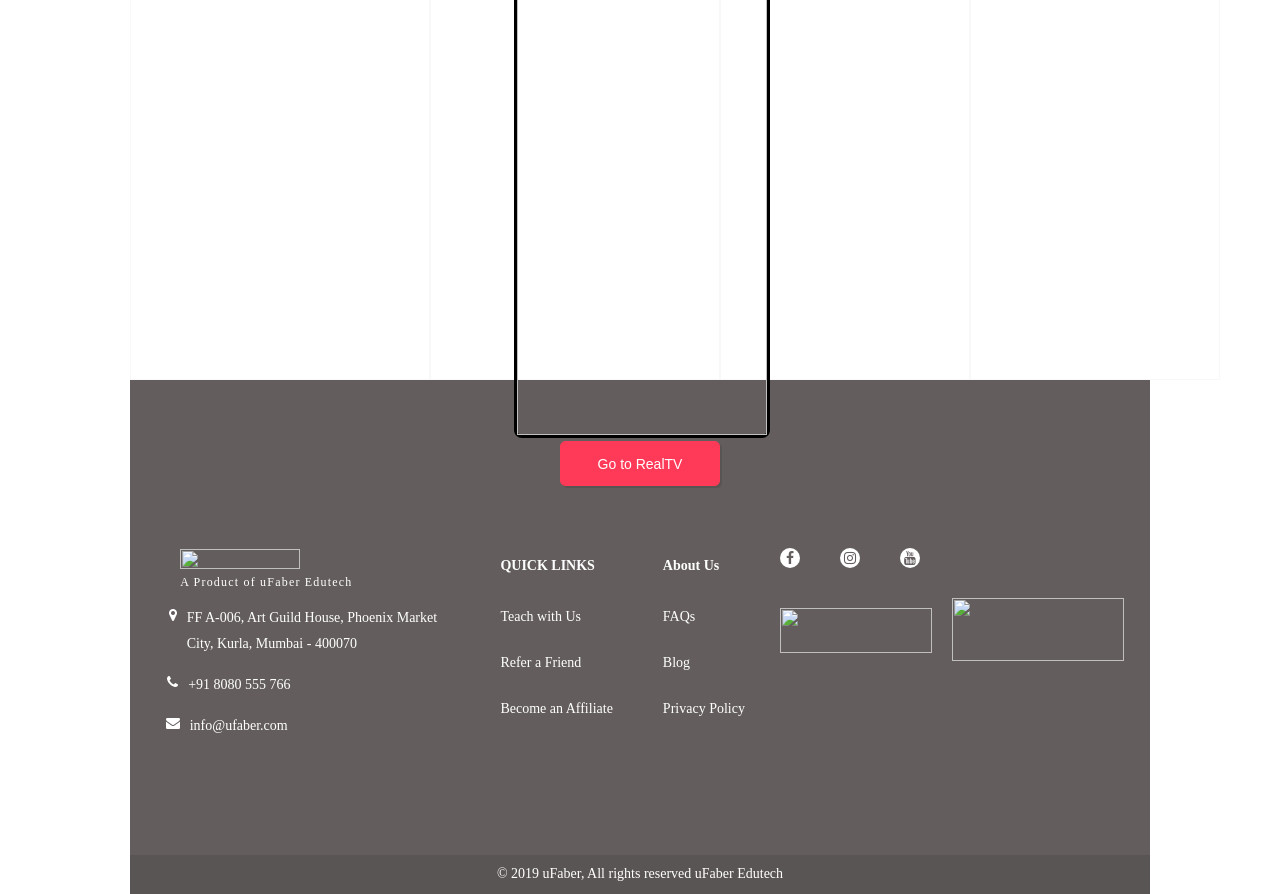
==== commit 3c757632: "second commit" ====
--- a/home.html
+++ b/home.html
@@ -28,9 +28,9 @@
                         <div>
                             <ul class="nav navbar-nav">
                                 <li class ="nav-page"><a class ="nav-page" href="#">Masterclass</a></li>
-                                <li class ="nav-page"><a href="#">Page 1</a></li>
-                                <li class ="nav-page"><a href="#">Page 2</a></li>
-                                <li class ="nav-page"><a href="#">Page 3</a></li>
+                                <li class ="nav-page"><a href="#">Programs</a></li>
+                                <li class ="nav-page"><a href="#">Challenges</a></li>
+                                <li class ="nav-page"><a href="#">Library</a></li>
                             </ul>
                         </div>
                         <div style="margin-left: 30px;">
@@ -45,7 +45,7 @@
                 </nav>
             </div> 
             <!-- bread crumb -->
-            <div id="bread-crum-container"> 
+            <div id="bread-crum-container" class> 
                 <div style = "height:30px; width:100%;">
                         <div id="bread-crum-custom">
                             <p class="bread-crum">Home</p>
@@ -105,12 +105,12 @@
                                         </div>
                                         <div id="slot-btn-2">
                                             <div class="slot-btn">
-                                                10:30 AM
+                                                5 PM
                                             </div>
                                         </div>
                                         <div id="slot-btn-3"">
                                             <div class="slot-btn">
-                                                10:30 AM
+                                                6.30 PM
                                             </div>
                                             <p class="seat-txt" style="margin-left: 10px;">1 / 5 Seats left</p>
                                         </div>
@@ -148,7 +148,7 @@
                         <div class="progress-content-goal">
                             <div style="display: flex; flex-direction: column;">
                                 <div class="goal-badge">
-                                    <p class="goal-txt">Badges</p>
+                                    <p class="goal-txt">Goals</p>
                                 </div>
                                 <div class="goal-data">
                                     <div class="goal-progress">
@@ -159,11 +159,11 @@
                                             <path class="path-purple" class="purple" d="M40,90
                                                      A40,40 0 1,1 60,90"
                                                   style="fill:none;"/>
-                                            <text class="svg-text" x="50%" y="50%" dominant-baseline="middle" text-anchor="middle">TEXT</text>
+                                            <text class="svg-text" x="50%" y="50%" dominant-baseline="middle" text-anchor="middle">+15%</text>
                                         </svg>
                                     </div>
                                     <div class="goal-info-txt">
-                                        Creative thinking
+                                        Explorer
                                     </div>
                                 </div>
                             </div>
@@ -180,7 +180,7 @@
                                                 </div>
                                             </div>
                                             <div class="goal-info-txt">
-                                                The Troubleshooter
+                                                Powerhouse of Ideas
                                             </div>
                                         </div>
                                     </div>
@@ -192,11 +192,11 @@
                                         <div class="goal-data" style="width:220px">
                                             <div class="goal-progress" id="goal-progress-btn">
                                                 <div class="goal-progress-text" style="background-color: transparent;">
-                                                    +20P
-                                                </div>
-                                            </div>
-                                            <div class="goal-info-txt">
-                                                The Troubleshooter
+                                                    +10P
+                                                </div>
+                                            </div>
+                                            <div class="goal-info-txt">
+                                                Daredevil
                                             </div>
                                         </div>
                                     </div>
@@ -208,7 +208,7 @@
                                         <div class="goal-data" style="width:220px">
                                             <div class="goal-progress" id="goal-progress-btn">
                                                 <div class="goal-progress-text" style="background-color: transparent;">
-                                                    +20P
+                                                    +10P
                                                 </div>
                                             </div>
                                             <div class="goal-info-txt">
@@ -226,9 +226,57 @@
                             <div style="display: flex; flex-direction: row;">
                                 <div style="display: flex; flex-direction: column;">
                                     <div class="goal-badge">
-                                        <p class="goal-txt">Badges</p>
+                                        <p class="goal-txt">Skills</p>
                                     </div>
                                     <div style="display: flex; flex-direction: column;">
+                                        <div class="goal-data" style="width:220px">
+                                            <div class="goal-progress" id="goal-progress-btn">
+                                                <div class="goal-progress-text" style="background-color: transparent;">
+                                                    +10P
+                                                </div>
+                                            </div>
+                                            <div class="goal-info-txt">
+                                                Creative thinking
+                                            </div>
+                                        </div>
+                                    </div>
+                                </div>
+                            </div>
+                            <div id="goal-progress-container">
+                                <div style="display: flex; flex-direction: column;">
+                                    <div style="display: flex; flex-direction: column; margin-left: 10px;">
+                                        <div class="goal-data" style="width:220px">
+                                            <div class="goal-progress" id="goal-progress-btn">
+                                                <div class="goal-progress-text" style="background-color: transparent;">
+                                                    +10P
+                                                </div>
+                                            </div>
+                                            <div class="goal-info-txt">
+                                                Flexible Thinking
+                                            </div>
+                                        </div>
+                                    </div>
+                                </div>
+                            </div>
+                            <div id="goal-progress-container">
+                                <div style="display: flex; flex-direction: column;">
+                                    <div style="display: flex; flex-direction: column; margin-left: 10px;">
+                                        <div class="goal-data" style="width:220px">
+                                            <div class="goal-progress" id="goal-progress-btn">
+                                                    <div class="goal-progress-text" style="background-color: transparent;">
+                                                        +20P
+                                                </div>
+                                            </div>
+                                            <div class="goal-info-txt">
+                                                Management
+                                            </div>
+                                        </div>
+                                    </div>
+                                </div>
+                            </div>
+                            <div id="goal-progress-container">
+                                <div style="display: flex; flex-direction: column;">
+                                    <div style="display: flex; flex-direction: column; margin-left: 10px;">
                                         <div class="goal-data" style="width:220px">
                                             <div class="goal-progress" id="goal-progress-btn">
                                                 <div class="goal-progress-text" style="background-color: transparent;">
@@ -236,39 +284,7 @@
                                                 </div>
                                             </div>
                                             <div class="goal-info-txt">
-                                                The Troubleshooter
-                                            </div>
-                                        </div>
-                                    </div>
-                                </div>
-                            </div>
-                            <div id="goal-progress-container">
-                                <div style="display: flex; flex-direction: column;">
-                                    <div style="display: flex; flex-direction: column; margin-left: 10px;">
-                                        <div class="goal-data" style="width:220px">
-                                            <div class="goal-progress" id="goal-progress-btn">
-                                                <div class="goal-progress-text" style="background-color: transparent;">
-                                                    +20P
-                                                </div>
-                                            </div>
-                                            <div class="goal-info-txt">
-                                                The Troubleshooter
-                                            </div>
-                                        </div>
-                                    </div>
-                                </div>
-                            </div>
-                            <div id="goal-progress-container">
-                                <div style="display: flex; flex-direction: column;">
-                                    <div style="display: flex; flex-direction: column; margin-left: 10px;">
-                                        <div class="goal-data" style="width:220px">
-                                            <div class="goal-progress" id="goal-progress-btn">
-                                                    <div class="goal-progress-text" style="background-color: transparent;">
-                                                        +20P
-                                                </div>
-                                            </div>
-                                            <div class="goal-info-txt">
-                                                The Troubleshooter
+                                                Strategic thinking
                                             </div>
                                         </div>
                                     </div>
@@ -321,7 +337,7 @@
                                                 <img src="C:\ufaber\images\class-2.jpg"/>
                                             </div>
                                             <div class="step">
-                                                Step 1
+                                                STEP 1
                                             </div>
                                     </div>
                                     <div id="card-container">
@@ -339,15 +355,15 @@
                                                 <img src = "C:\ufaber\images\class-3.jpg" />
                                             </div>
                                             <div class="step">
-                                                Step 1
+                                                STEP 2
                                             </div>
                                     </div>
                                     <div id="card-container">
                                             <div class="book">
-                                               <b>Book Your Class</b>
+                                               <b>GET PREPARED</b>
                                             </div>
                                             <div class="book">
-                                                Go to Calendar & choose from the wide range of Masterclasses.
+                                                Prepare for the class by following the instructions in the Overview.
                                             </div>
                                     </div>
                                 </div>
@@ -357,15 +373,15 @@
                                                 <img src="C:\ufaber\images\class-2.jpg"/>
                                             </div>
                                             <div class="step">
-                                                Step 1
+                                                STEP 3
                                             </div>
                                     </div>
                                     <div id="card-container">
                                             <div class="book">
-                                               <b>Book Your Class</b>
+                                               <b>SET UP FOR CLASS</b>
                                             </div>
                                             <div class="book">
-                                                Go to Calendar & choose from the wide range of Masterclasses.
+                                                Check the device and app requirements at least 15 minutes prior to start time.
                                             </div>
                                     </div>
                                 </div>
@@ -378,15 +394,15 @@
                                                 <img src = "C:\ufaber\images\class-3.jpg" />
                                             </div>
                                             <div class="step">
-                                                Step 1
+                                                STEP 4
                                             </div>
                                     </div>
                                     <div id="card-container">
                                         <div class="book">
-                                            <b>Book Your Class</b>
+                                            <b>JOIN CLASS</b>
                                         </div>
                                         <div class="book">
-                                            Go to Calendar & choose from the wide range of Masterclasses.
+                                            Open link sent on your registered mobile or email on the device
                                         </div>
                                     </div>
                                 </div>
@@ -435,7 +451,7 @@
                                             <i class="fa fa-phone" aria-hidden="true" style="color:#FFFFFF"></i>
                                         </div>
                                         <div class="footer-item" style="width: 275px; margin-left:10px">
-                                            FF A-006, Art Guild House, Phoenix Market City, Kurla, Mumbai - 400070
+                                            +91 8080 555 766
                                         </div>
                                     </div>
                                     <div class="footer-content" style="display: flex; flex-direction: row; margin-top: 15px;">
@@ -443,7 +459,7 @@
                                             <i class="fa fa-envelope" aria-hidden="true" style="color:#FFFFFF"></i>
                                         </div>
                                         <div class="footer-item" style="width: 275px; margin-left:10px">
-                                            FF A-006, Art Guild House, Phoenix Market City, Kurla, Mumbai - 400070
+                                            info@ufaber.com
                                         </div>
                                     </div>
                                 </div>
@@ -464,16 +480,16 @@
                                     </div>
                                     <div style="display: flex; flex-direction: column; margin-left: 50px;">
                                         <div class="footer-title">
-                                            QUICK LINKS   
+                                            About Us   
                                         </div>
                                         <div class="footer-item" style="margin-top: 20px;">
-                                            Teach with Us
+                                            FAQs
                                         </div>
                                         <div class="footer-item" style="margin-top: 20px;">
-                                            Refer a Friend
+                                            Blog
                                         </div>
                                         <div class="footer-item" style="margin-top: 20px;">
-                                            Become an Affiliate
+                                            Privacy Policy
                                         </div>
                                     </div>
                                 </div>
--- a/style.css
+++ b/style.css
@@ -218,7 +218,7 @@
 }
 
 .school {
-    background-image: url("C:/ufaber/images/school.jpg");
+    background-image: url("C:\ufaber\images\school.jpg");
     display: flex;
     width: 570px;
     height: 367px;
@@ -687,4 +687,27 @@
             display: flex;
             flex-direction: column;
         }
-    }+    }
+
+
+    /* media query */
+
+
+    @media (min-width:320px)  { 
+        /* smartphones, iPhone, portrait 480x320 phones */
+        .nav-parent {
+            height: 30px
+        }
+ 
+        
+    }
+@media (min-width:481px)  { 
+    /* portrait e-readers (Nook/Kindle), smaller tablets @ 600 or @ 640 wide. */
+    .nav-parent {
+        height: 30px
+    }
+ }
+@media (min-width:641px)  { /* portrait tablets, portrait iPad, landscape e-readers, landscape 800x480 or 854x480 phones */ }
+@media (min-width:961px)  { /* tablet, landscape iPad, lo-res laptops ands desktops */ }
+@media (min-width:1025px) { /* big landscape tablets, laptops, and desktops */ }
+@media (min-width:1281px) { /* hi-res laptops and desktops */ }
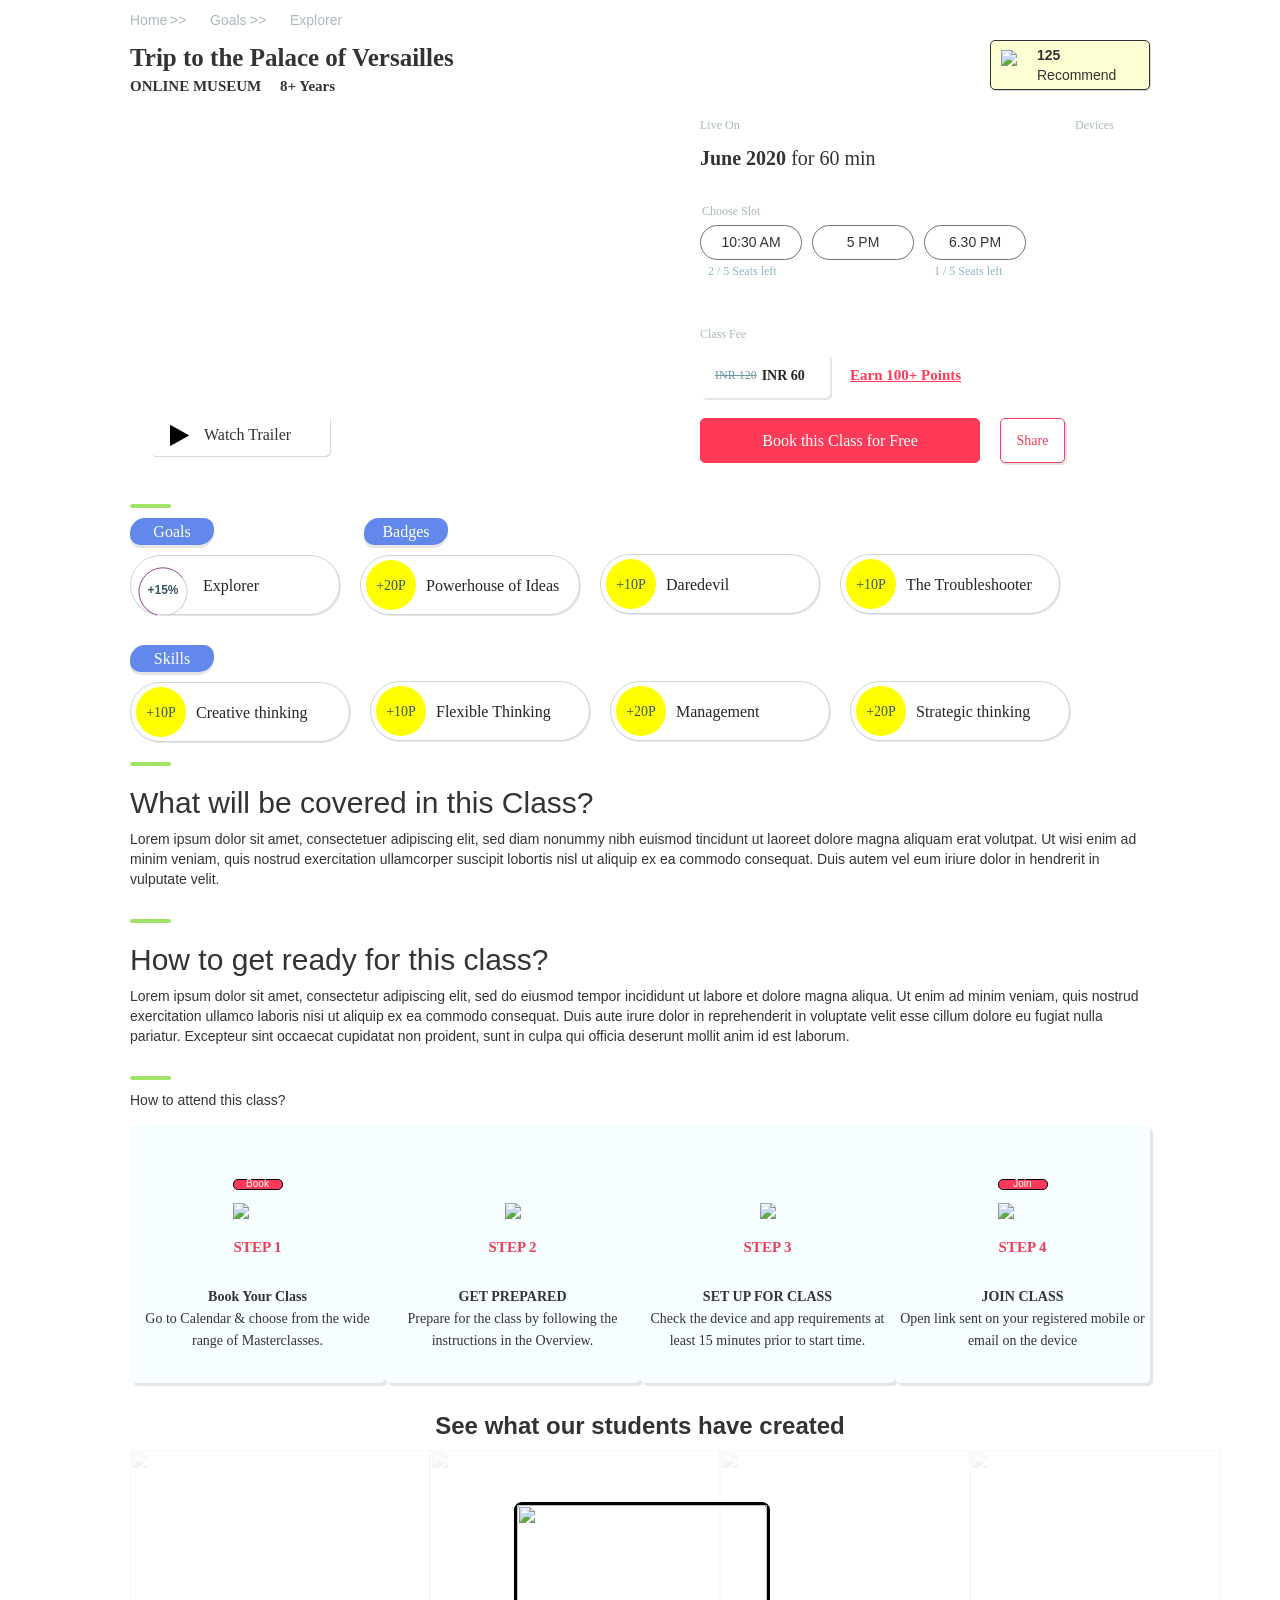
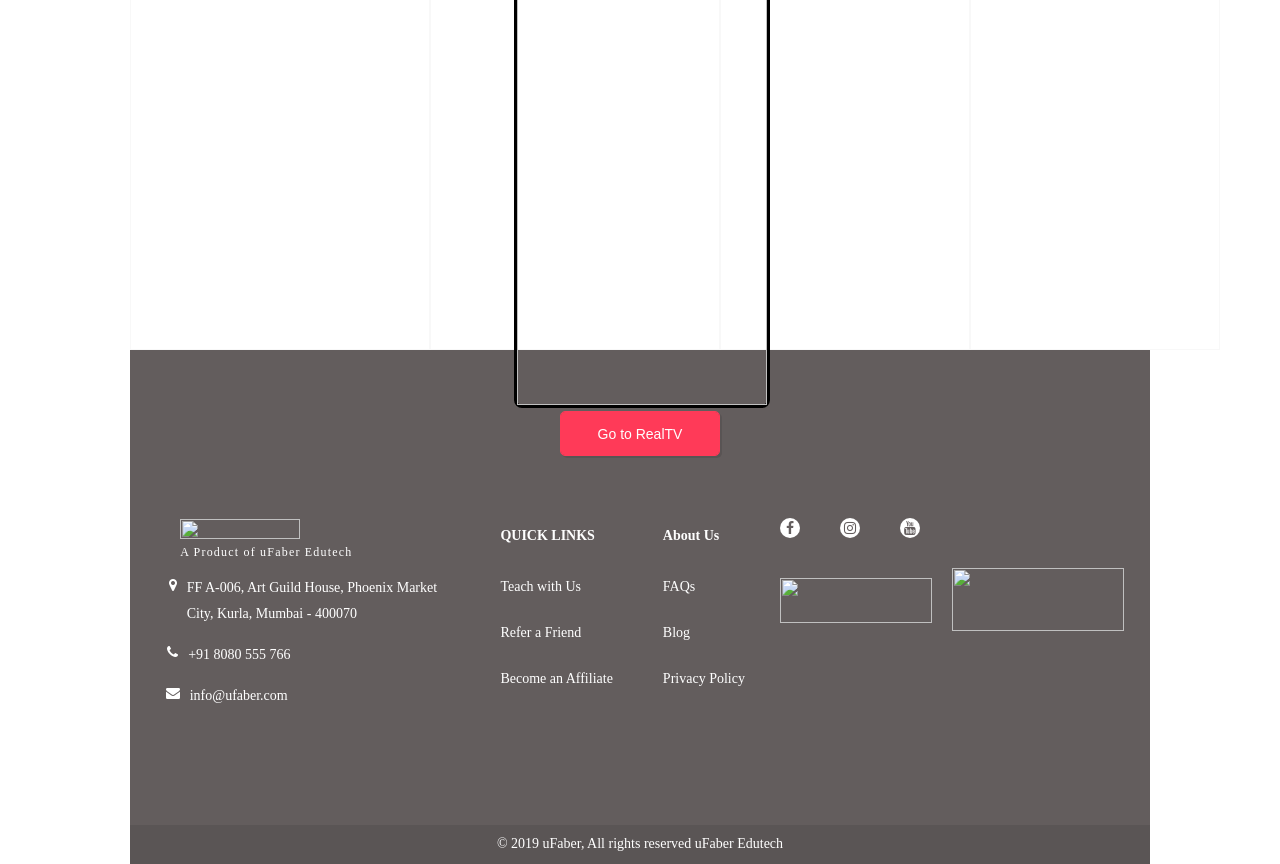
==== commit c031f85d: "responsivness added" ====
--- a/home.html
+++ b/home.html
@@ -15,7 +15,7 @@
     <body>
         <div class="parent">
             <!-- navbar -->
-            <div class="nav-parent">
+            <!-- <div class="nav-parent">
                 <nav class="navbar navbar-default navbar-custom">
                     <div class="container-fluid">
                       <div class="navbar-header">
@@ -43,7 +43,7 @@
                         </div>
                     </div>
                 </nav>
-            </div> 
+            </div>  -->
             <!-- bread crumb -->
             <div id="bread-crum-container" class> 
                 <div style = "height:30px; width:100%;">
@@ -169,7 +169,7 @@
                             </div>
                             <div id="badge-row">
                                 <div style="display: flex; flex-direction: column;">
-                                    <div class="goal-badge" style="margin-left: 14px;">
+                                    <div class="goal-badge" id = "badges">
                                         <p class="goal-txt">Badges</p>
                                     </div>
                                     <div id="badge-col">
@@ -188,7 +188,7 @@
                             </div>
                             <div id="goal-progress-container">
                                 <div style="display: flex; flex-direction: column;">
-                                    <div style="display: flex; flex-direction: column; margin-left: 10px;">
+                                    <div class="prgs-container">
                                         <div class="goal-data" style="width:220px">
                                             <div class="goal-progress" id="goal-progress-btn">
                                                 <div class="goal-progress-text" style="background-color: transparent;">
@@ -204,7 +204,7 @@
                             </div>
                             <div id="goal-progress-container">
                                 <div style="display: flex; flex-direction: column;">
-                                    <div style="display: flex; flex-direction: column; margin-left: 10px;">
+                                    <div class="prgs-container">
                                         <div class="goal-data" style="width:220px">
                                             <div class="goal-progress" id="goal-progress-btn">
                                                 <div class="goal-progress-text" style="background-color: transparent;">
@@ -244,7 +244,7 @@
                             </div>
                             <div id="goal-progress-container">
                                 <div style="display: flex; flex-direction: column;">
-                                    <div style="display: flex; flex-direction: column; margin-left: 10px;">
+                                    <div class="prgs-container">
                                         <div class="goal-data" style="width:220px">
                                             <div class="goal-progress" id="goal-progress-btn">
                                                 <div class="goal-progress-text" style="background-color: transparent;">
@@ -260,7 +260,7 @@
                             </div>
                             <div id="goal-progress-container">
                                 <div style="display: flex; flex-direction: column;">
-                                    <div style="display: flex; flex-direction: column; margin-left: 10px;">
+                                    <div class="prgs-container">
                                         <div class="goal-data" style="width:220px">
                                             <div class="goal-progress" id="goal-progress-btn">
                                                     <div class="goal-progress-text" style="background-color: transparent;">
@@ -276,7 +276,7 @@
                             </div>
                             <div id="goal-progress-container">
                                 <div style="display: flex; flex-direction: column;">
-                                    <div style="display: flex; flex-direction: column; margin-left: 10px;">
+                                    <div class="prgs-container">
                                         <div class="goal-data" style="width:220px">
                                             <div class="goal-progress" id="goal-progress-btn">
                                                 <div class="goal-progress-text" style="background-color: transparent;">
@@ -327,7 +327,7 @@
                             <div id="cls-info">
                                 How to attend this class?
                             </div>
-                            <div style="display: flex; margin-top: 10px; flex-direction: row;">
+                            <div class="cards">
                                 <div class="card-content">
                                     <div id="card-info">
                                             <div class="icon-">
@@ -349,7 +349,7 @@
                                             </div>
                                         </div>
                                     </div>
-                                    <div class="card-content" style="margin-left: 20px;">
+                                    <div class="card-content" class="margin-cards">
                                         <div id="card-info">
                                             <div class="icon-">
                                                 <img src = "C:\ufaber\images\class-3.jpg" />
@@ -367,7 +367,7 @@
                                             </div>
                                     </div>
                                 </div>
-                                <div class="card-content" style="margin-left: 20px;">
+                                <div class="card-content" class="margin-cards">
                                     <div id="card-info">
                                             <div class="icon-">
                                                 <img src="C:\ufaber\images\class-2.jpg"/>
@@ -385,7 +385,7 @@
                                             </div>
                                     </div>
                                 </div>
-                                <div class="card-content" style="margin-left: 20px;">
+                                <div class="card-content" class="margin-cards">
                                     <div id="card-info">
                                         <div class="icon-">
                                             <div class="join">
@@ -412,29 +412,29 @@
                     <div>
                     <div style="width:100%; display: flex; flex-direction: column; align-items: center; margin-top: 10px;">
                         <h3 class="image-title"> See what our students have created </h3>
-                        <div style="width:100%; display: flex; flex-direction: row;">
-                            <img src="C:\ufaber\images\transparent.jpg" width="300px" height="500px" style="opacity: 0.1;"/>
-                            <img src="C:\ufaber\images\creativity.jpg" width="290px" height="500px"  style = "opacity:0.1"/>
-                            <img src="C:\ufaber\images\creativity.jpg" width="250px" height="500px" style = "opacity:0.1"/>
-                            <img src="C:\ufaber\images\transparent.jpg" width="250px" height="500px"  style = "opacity:0.1"/>
+                        <div class="img-card-container">
+                            <img src="C:\ufaber\images\transparent.jpg" width="300px" height="500px" class="img-card" style="opacity: 0.1;"/>
+                            <img src="C:\ufaber\images\creativity.jpg" width="290px" height="500px" class="img-card"  style = "opacity:0.1"/>
+                            <img src="C:\ufaber\images\creativity.jpg" width="250px" height="500px" class="img-card" style = "opacity:0.1"/>
+                            <img src="C:\ufaber\images\transparent.jpg" width="250px" height="500px" class="img-card"  style = "opacity:0.1"/>
                         </div>
                     </div>
                     <!-- footer -->
                     <footer>
-                        <div style="border: 3px solid #000000; display: flex; border-radius: 8px; position: absolute; margin-top: -35%; margin-left: 30%;"><img src="C:\ufaber\images\creativity.jpg" width="250px" height="500px"/></div>
-                        <div style="width:100%; background-color: #635D5D; height: 514px; display: flex; flex-direction: column;">
+                        <div class="absolute-img"><img src="C:\ufaber\images\creativity.jpg" class="abs-img" width="250px" height="500px"/></div>
+                        <div class="footer-wrapper">
                             <div style="width: 100%; height:168px; display: flex; justify-content: center; align-items: center;">
                                 <div class="reality-btn">
                                     <p class="reality-txt style="font-style: "Granstander Clean">Go to RealTV</p>
                                 </div>
                             </div>
-                            <div style="width:100%; height:307px; display: flex;">
+                            <div class="ftr-container">
                                 <div style="flex:1; display: flex; flex-direction: column; align-items: center;">
                                     <div class="footer-logo" style="width: 270px;">
                                         <div>
                                             <img src="C:\ufaber\images\logo.jpg" width="120" height="20" />
                                         </div>
-                                        <div class="footer-img-subtitle">
+                                      <div class="footer-img-subtitle">
                                             A Product of uFaber Edutech
                                         </div>
                                     </div>
@@ -493,7 +493,7 @@
                                         </div>
                                     </div>
                                 </div>
-                                <div style="flex:1; display: flex; flex-direction: column; margin-left: 20px;">
+                                <div class="footer-social-container">
                                     <div style="display: flex; flex-direction: row;">
                                         <div style="width: 20px; height: 20px; border-radius: 10px; background-color: #FFFFFF; display: flex; align-items: center; justify-content: center;">
                                             <i class="fa fa-facebook" aria-hidden="true" style="color: #635D5D;"></i>
--- a/style.css
+++ b/style.css
@@ -70,6 +70,9 @@
 .navbar-header{
     display: flex; 
     align-items: center;   
+}
+.navbar-default {
+    background-color: #FFFFFF !important;
 }
 .logo{
     height: 20px;
@@ -218,7 +221,7 @@
 }
 
 .school {
-    background-image: url("C:\ufaber\images\school.jpg");
+    background-image: url("C:/ufaber/images/school.jpg");
     display: flex;
     width: 570px;
     height: 367px;
@@ -682,32 +685,309 @@
         background: #5A5555 0% 0% no-repeat padding-box;
     }
     /* media query */
-    @media(max-width: 900px){
+    /* @media(max-width: 900px){
         .card-content {
+
             display: flex;
             flex-direction: column;
         }
-    }
-
-
-    /* media query */
-
-
-    @media (min-width:320px)  { 
-        /* smartphones, iPhone, portrait 480x320 phones */
-        .nav-parent {
-            height: 30px
-        }
- 
-        
-    }
-@media (min-width:481px)  { 
-    /* portrait e-readers (Nook/Kindle), smaller tablets @ 600 or @ 640 wide. */
-    .nav-parent {
-        height: 30px
-    }
- }
-@media (min-width:641px)  { /* portrait tablets, portrait iPad, landscape e-readers, landscape 800x480 or 854x480 phones */ }
-@media (min-width:961px)  { /* tablet, landscape iPad, lo-res laptops ands desktops */ }
-@media (min-width:1025px) { /* big landscape tablets, laptops, and desktops */ }
-@media (min-width:1281px) { /* hi-res laptops and desktops */ }+    } */
+
+    #badges {
+        margin-left: 14px;
+    }
+
+    .prgs-container {
+        display: flex; flex-direction: column; margin-left: 10px;
+    }
+
+    .cards {
+        display: flex; margin-top: 10px; flex-direction: row;
+    }
+    .margin-cards {
+        margin-left: 20px;
+    }
+    .img-card-container {
+        width:100%; display: flex; flex-direction: row;
+    }
+
+    .absolute-img {
+        border: 3px solid #000000; display: flex; border-radius: 8px; position: absolute; margin-top: -35%; margin-left: 30%;
+    }
+
+    .ftr-container {
+        width:100%; height:307px; display: flex;
+    }
+
+    .footer-wrapper {
+        width:100%; background-color: #635D5D; height: 514px; display: flex; flex-direction: column;
+    }
+
+    .footer-social-container {
+        flex:1; display: flex; flex-direction: column; margin-left: 20px;
+    }
+    @media only screen and (min-device-width: 320px) and (max-device-width: 480px)  { 
+        /* smartphones, iPhone, portrait 480x320 phones */ 
+        .parent {
+            width: 100%;
+            height: 100%;
+        }
+        #bread-crum-container {
+            padding: 0px;
+            padding-left: 5px;
+        }
+        .title {
+            flex-direction: column;
+        }
+        .school {
+            width: 100%;
+        }
+
+        .school-detail {
+            width:100%
+        }
+
+        #school-info {
+            margin-left: 0px;
+        }
+
+        #school-info {
+            margin-left: 0px
+        }
+
+        #slot-info {
+            margin-left: 0px   
+        }
+
+        #slot-btn-info {
+            margin-left: 0px  
+        }
+
+        #cls-fee-info {
+            margin-left: 0px 
+        }
+
+        #book-btn-info {
+            margin-left: 0px 
+        }
+
+        .header-title {
+            width: 100%;
+        }
+
+        .progress-content-goal {
+            flex-direction: column;
+            width: 100%;
+        }
+
+        #badge-row {
+            flex-direction: column;
+            width: 100%;
+            margin-left: 0px;
+        }
+
+        .goal-badge {
+            margin-left: 0px;
+        }
+
+        #badges {
+            margin-left: 0px;
+        }
+
+        #badge-col {
+            margin-left: 0px;
+        }
+
+        #goal-progress-container {
+            margin-left: 0px;
+        }
+
+        .prgs-container {
+            margin-left: 0px;
+        }
+
+        .cards {
+            flex-direction: column;
+            width: 100%;
+        }
+
+        .card-content {
+            width: 100%;
+            margin-left: 0px;
+            margin-top: 10px;
+        }
+
+        .margin-cards {
+            margin-left: 0px;
+        } 
+
+        .img-card-container {
+             flex-direction: column;
+        }
+
+        .img-card {
+            width: 100%;
+        }
+
+        .absolute-img {
+            margin-top: -90%;
+            margin-left: 15%;
+            height: 360px;
+        }
+        .abs-img {
+            height: 350px;
+        }
+        .footer-wrapper {
+            height: 100%;
+        }
+
+        .ftr-container {
+           flex-direction: column;
+           height: 100%;
+           justify-content: center;
+           align-items: center;
+        }
+
+        .footer-social-container {
+            align-items: center;
+            justify-content: center;
+            margin-top: 10px;
+            margin-bottom: 10px;
+        }
+
+    }
+
+    @media only screen and (min-device-width: 768px) and (max-device-width: 1024px) {
+        /* insert styles here */
+        .parent {
+            width: 100%;
+            height: 100%;
+        }
+        #bread-crum-container {
+            padding: 0px;
+            padding-left: 5px;
+        }
+        .title {
+            flex-direction: column;
+        }
+        .school {
+            width: 100%;
+        }
+
+        .school-detail {
+            width:100%
+        }
+
+        #school-info {
+            margin-left: 0px;
+        }
+
+        #school-info {
+            margin-left: 0px
+        }
+
+        #slot-info {
+            margin-left: 0px   
+        }
+
+        #slot-btn-info {
+            margin-left: 0px  
+        }
+
+        #cls-fee-info {
+            margin-left: 0px 
+        }
+
+        #book-btn-info {
+            margin-left: 0px 
+        }
+
+        .header-title {
+            width: 100%;
+        }
+
+        .progress-content-goal {
+            flex-direction: column;
+            width: 100%;
+        }
+
+        #badge-row {
+            flex-direction: column;
+            width: 100%;
+            margin-left: 0px;
+        }
+
+        .goal-badge {
+            margin-left: 0px;
+        }
+
+        #badges {
+            margin-left: 0px;
+        }
+
+        #badge-col {
+            margin-left: 0px;
+        }
+
+        #goal-progress-container {
+            margin-left: 0px;
+        }
+
+        .prgs-container {
+            margin-left: 0px;
+        }
+
+        .cards {
+            flex-direction: column;
+            width: 100%;
+        }
+
+        .card-content {
+            width: 100%;
+            margin-left: 0px;
+            margin-top: 10px;
+        }
+
+        .margin-cards {
+            margin-left: 0px;
+        } 
+
+        .img-card-container {
+             flex-direction: column;
+        }
+
+        .img-card {
+            width: 100%;
+        }
+
+        .absolute-img {
+            margin-top: -90%;
+            margin-left: 15%;
+            height: 360px;
+        }
+        .abs-img {
+            height: 350px;
+        }
+        .footer-wrapper {
+            height: 100%;
+        }
+
+        .ftr-container {
+           flex-direction: column;
+           height: 100%;
+           justify-content: center;
+           align-items: center;
+        }
+
+        .footer-social-container {
+            align-items: center;
+            justify-content: center;
+            margin-top: 10px;
+            margin-bottom: 10px;
+        }
+    }
+    @media (min-width:481px)  { /* portrait e-readers (Nook/Kindle), smaller tablets @ 600 or @ 640 wide. */ }
+    @media (min-width:641px)  { /* portrait tablets, portrait iPad, landscape e-readers, landscape 800x480 or 854x480 phones */ }
+    @media (min-width:961px)  { /* tablet, landscape iPad, lo-res laptops ands desktops */ }
+    @media (min-width:1025px) { /* big landscape tablets, laptops, and desktops */ }
+    @media (min-width:1281px) { /* hi-res laptops and desktops */ }
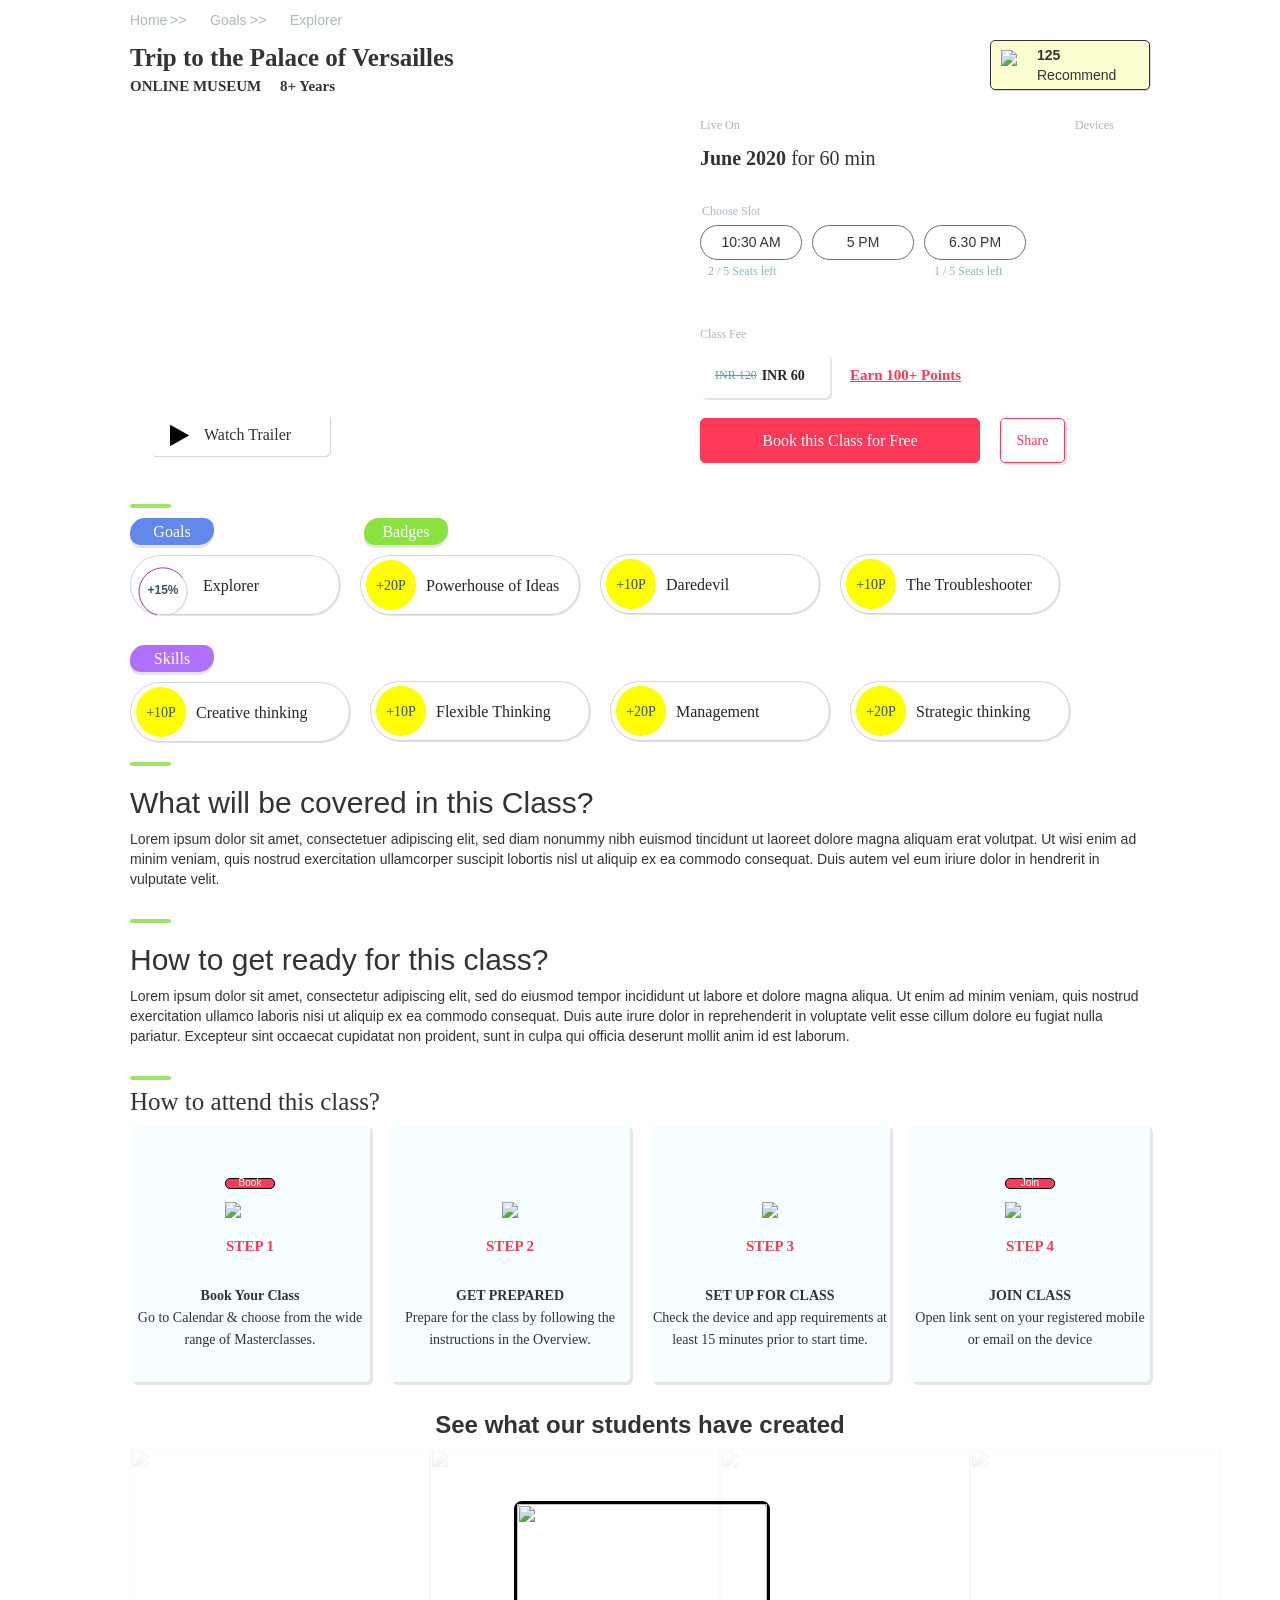
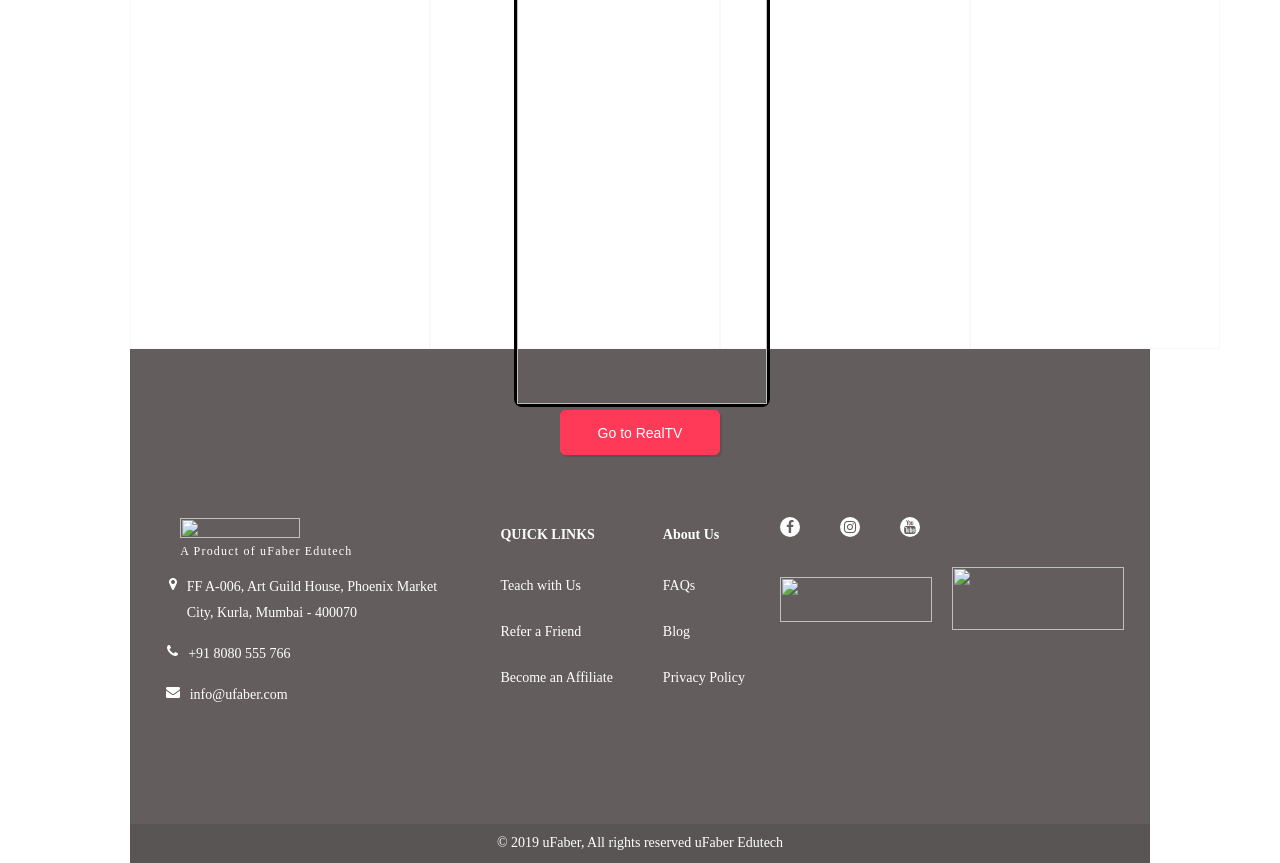
==== commit 72b4b301: "made changes" ====
--- a/home.html
+++ b/home.html
@@ -21,7 +21,7 @@
                       <div class="navbar-header">
                             <div class="logo-nav-container">
                               <i class="fa fa-bars" id="nav-bars-hamburger" ></i></div>
-                              <a href="#"><img src="images\logo.jpg" class="logo"></a>                      
+                              <a href="#"><img src="https://i.postimg.cc/hGBMHDSS/logo.png" class="logo"></a>                      
                              </div> 
                         <div style="">
                         </div>
@@ -64,7 +64,7 @@
                     </div>
                     <div style="display:flex">
                         <div class="like-btn">
-                            <img src="C:\ufaber\images\like.jpg" height="31px",width="34px">
+                            <img src="https://i.postimg.cc/fTh4f0FL/like.png" height="31px",width="34px">
                             <span style="margin-left: 20px;"><strong>125</strong> <br/>Recommend</span>
                         </div>
                     </div>
@@ -73,7 +73,7 @@
                     <div class = "col-lg-6 col-md-2">
                             <div class="school">
                                 <div id="sch-logo">
-                                    <img src="C:\ufaber\images\logo.jpg" id="ufb-logo" height="16px" width="110px">
+                                    <img src="https://i.postimg.cc/hGBMHDSS/logo.png" id="ufb-logo" height="16px" width="110px">
                                 </div>
                                 <div id="vid-btn">
                                     <div class="watch-trailer">
@@ -169,7 +169,7 @@
                             </div>
                             <div id="badge-row">
                                 <div style="display: flex; flex-direction: column;">
-                                    <div class="goal-badge" id = "badges">
+                                    <div class="goal-badge" id = "badges" style="background-color: #8AE241;">
                                         <p class="goal-txt">Badges</p>
                                     </div>
                                     <div id="badge-col">
@@ -225,7 +225,7 @@
                         <div class="progress-content-goal">
                             <div style="display: flex; flex-direction: row;">
                                 <div style="display: flex; flex-direction: column;">
-                                    <div class="goal-badge">
+                                    <div class="goal-badge" style="background-color: #AF70FC;">
                                         <p class="goal-txt">Skills</p>
                                     </div>
                                     <div style="display: flex; flex-direction: column;">
@@ -324,7 +324,7 @@
                             </div>
                         </div>
                         <div style="display: flex; margin-top: 10px; flex-direction: column; width: 100%;">
-                            <div id="cls-info">
+                            <div class="cls-info">
                                 How to attend this class?
                             </div>
                             <div class="cards">
@@ -334,7 +334,7 @@
                                                 <div class="join">
                                                     <p class="join-txt">Book</p>
                                                 </div>
-                                                <img src="C:\ufaber\images\class-2.jpg"/>
+                                                <img src="https://i.postimg.cc/XJFHrsng/class-2.png"/>
                                             </div>
                                             <div class="step">
                                                 STEP 1
@@ -349,10 +349,10 @@
                                             </div>
                                         </div>
                                     </div>
-                                    <div class="card-content" class="margin-cards">
+                                    <div class="card-content" id="margin-cards">
                                         <div id="card-info">
                                             <div class="icon-">
-                                                <img src = "C:\ufaber\images\class-3.jpg" />
+                                                <img src = "https://i.postimg.cc/1XhdBLvT/class-3.png" />
                                             </div>
                                             <div class="step">
                                                 STEP 2
@@ -367,10 +367,10 @@
                                             </div>
                                     </div>
                                 </div>
-                                <div class="card-content" class="margin-cards">
+                                <div class="card-content" id="margin-cards">
                                     <div id="card-info">
                                             <div class="icon-">
-                                                <img src="C:\ufaber\images\class-2.jpg"/>
+                                                <img src="https://i.postimg.cc/XJFHrsng/class-2.png"/>
                                             </div>
                                             <div class="step">
                                                 STEP 3
@@ -385,13 +385,13 @@
                                             </div>
                                     </div>
                                 </div>
-                                <div class="card-content" class="margin-cards">
+                                <div class="card-content" id="margin-cards">
                                     <div id="card-info">
                                         <div class="icon-">
                                             <div class="join">
                                                 <p class="join-txt">Join</p>
                                             </div>
-                                                <img src = "C:\ufaber\images\class-3.jpg" />
+                                                <img src = "https://i.postimg.cc/1XhdBLvT/class-3.png" />
                                             </div>
                                             <div class="step">
                                                 STEP 4
@@ -413,15 +413,15 @@
                     <div style="width:100%; display: flex; flex-direction: column; align-items: center; margin-top: 10px;">
                         <h3 class="image-title"> See what our students have created </h3>
                         <div class="img-card-container">
-                            <img src="C:\ufaber\images\transparent.jpg" width="300px" height="500px" class="img-card" style="opacity: 0.1;"/>
-                            <img src="C:\ufaber\images\creativity.jpg" width="290px" height="500px" class="img-card"  style = "opacity:0.1"/>
-                            <img src="C:\ufaber\images\creativity.jpg" width="250px" height="500px" class="img-card" style = "opacity:0.1"/>
-                            <img src="C:\ufaber\images\transparent.jpg" width="250px" height="500px" class="img-card"  style = "opacity:0.1"/>
+                            <img src="https://i.postimg.cc/Gpgz7ZmK/transparent.png" width="300px" height="500px" class="img-card" style="opacity: 0.1;"/>
+                            <img src="https://i.postimg.cc/7P30bFrR/creativity.png" width="290px" height="500px" class="img-card"  style = "opacity:0.1"/>
+                            <img src="https://i.postimg.cc/7P30bFrR/creativity.png" width="250px" height="500px" class="img-card" style = "opacity:0.1"/>
+                            <img src="https://i.postimg.cc/Gpgz7ZmK/transparent.png" width="250px" height="500px" class="img-card"  style = "opacity:0.1"/>
                         </div>
                     </div>
                     <!-- footer -->
                     <footer>
-                        <div class="absolute-img"><img src="C:\ufaber\images\creativity.jpg" class="abs-img" width="250px" height="500px"/></div>
+                        <div class="absolute-img"><img src="https://i.postimg.cc/7P30bFrR/creativity.png" class="abs-img" width="250px" height="500px"/></div>
                         <div class="footer-wrapper">
                             <div style="width: 100%; height:168px; display: flex; justify-content: center; align-items: center;">
                                 <div class="reality-btn">
@@ -432,7 +432,7 @@
                                 <div style="flex:1; display: flex; flex-direction: column; align-items: center;">
                                     <div class="footer-logo" style="width: 270px;">
                                         <div>
-                                            <img src="C:\ufaber\images\logo.jpg" width="120" height="20" />
+                                            <img src="https://i.postimg.cc/hGBMHDSS/logo.png" width="120" height="20" />
                                         </div>
                                       <div class="footer-img-subtitle">
                                             A Product of uFaber Edutech
@@ -507,10 +507,10 @@
                                     </div>
                                     <div style="display: flex; flex-direction: row; margin-top: 30px;">
                                         <div style="margin-top: 10px;">
-                                            <img src ="C:\ufaber\images\google-play-badge.jpg" width = "152" height="45" />
+                                            <img src ="https://i.postimg.cc/CK79FPLn/google-play-badge.png" width = "152" height="45" />
                                         </div>
                                         <div style="margin-left: 20px;">
-                                            <img src ="C:\ufaber\images\apple-appstore-badge.jpg"  width="172" height="63"/>
+                                            <img src ="https://i.postimg.cc/XJpWtScY/apple-appstore-badge.png"  width="172" height="63"/>
                                         </div>
                                     </div>
                                 </div>
--- a/style.css
+++ b/style.css
@@ -221,7 +221,7 @@
 }
 
 .school {
-    background-image: url("C:/ufaber/images/school.jpg");
+    background-image: url("https://i.postimg.cc/RCfv4GmX/school.png");
     display: flex;
     width: 570px;
     height: 367px;
@@ -539,12 +539,10 @@
         margin-left: 10px;
     }
 
-    #cls-info{
-        width: 339px; 
-        height: 25px; 
+    .cls-info{
         text-align: left;
-        font-style: Granstander Clean; 
-        letter-spacing: 0px; 
+        font: normal normal normal 25px/24px Granstander Clean;
+        letter-spacing: 0px;
         color: #333333;
     }
     #card-info{
@@ -671,12 +669,6 @@
         fill: #37575E;
       }
     /* footer */
-    .footer {
-        width: 1440px;
-        height: 307px;
-        background: #635D5D 0% 0% no-repeat padding-box;
-        opacity: 1;
-    }
 
     /* copyright */
     .copyright{
@@ -704,7 +696,7 @@
     .cards {
         display: flex; margin-top: 10px; flex-direction: row;
     }
-    .margin-cards {
+    #margin-cards {
         margin-left: 20px;
     }
     .img-card-container {
@@ -726,8 +718,91 @@
     .footer-social-container {
         flex:1; display: flex; flex-direction: column; margin-left: 20px;
     }
-    @media only screen and (min-device-width: 320px) and (max-device-width: 480px)  { 
-        /* smartphones, iPhone, portrait 480x320 phones */ 
+
+    @media  screen and (max-width: 1366px) {
+        .cls-info{
+            text-align: left;
+            font: normal normal normal 25px/24px Granstander Clean;
+            letter-spacing: 0px;
+            color: #333333;
+        }
+        #margin-cards {
+            margin-left: 20px;
+        }
+        .prgs-container {
+            display: flex; flex-direction: column; margin-left: 10px;
+        }
+    
+        .cards {
+            display: flex; margin-top: 10px; flex-direction: row;
+        }
+        .img-card-container {
+            width:100%; display: flex; flex-direction: row;
+        }
+    
+        .absolute-img {
+            border: 3px solid #000000; display: flex; border-radius: 8px; position: absolute; margin-top: -35%; margin-left: 30%;
+        }
+    
+        .ftr-container {
+            width:100%; height:307px; display: flex;
+        }
+    
+        .footer-wrapper {
+            width:100%; background-color: #635D5D; height: 514px; display: flex; flex-direction: column;
+        }
+    
+        .footer-social-container {
+            flex:1; display: flex; flex-direction: column; margin-left: 20px;
+        }
+
+        
+        .footer-img-subtitle {
+            text-align: left;
+            font: normal normal 300 12px/15px Montserrat;
+            letter-spacing: 1.2px;
+            color: #FFFFFF;
+            margin-top: 6px;
+        }
+
+        .footer-content {
+            display: flex;
+            flex-direction: column;
+            margin-top: 10px;
+        }
+
+        .footer-item {
+            text-align: left;
+            font: normal normal normal 14px/26px Montserrat;
+            letter-spacing: 0px;
+            color: #FFFFFF;
+        }
+
+        .footer-title {
+            text-align: left;
+            font: normal normal 600 14px/36px Montserrat;
+            letter-spacing: 0px;
+            color: #FFFFFF;
+        }
+
+        .footer-copyright {
+            text-align: center;
+            font: normal normal normal 14px/22px Montserrat;
+            letter-spacing: 0px;
+            color: #FFFFFF;
+        }
+        .card-content {
+            width: 255px;
+            height: 258px;
+            background: #F6FEFF 0% 0% no-repeat padding-box;
+            box-shadow: 3px 3px 0px #0000001A;
+            border-radius: 5px;
+            display: flex;
+            flex-direction: column;
+        }    
+        
+    }
+     @media only screen and (min-device-width: 320px) and (max-device-width: 480px)  { 
         .parent {
             width: 100%;
             height: 100%;
@@ -855,7 +930,7 @@
             margin-bottom: 10px;
         }
 
-    }
+    } 
 
     @media only screen and (min-device-width: 768px) and (max-device-width: 1024px) {
         /* insert styles here */
@@ -986,8 +1061,3 @@
             margin-bottom: 10px;
         }
     }
-    @media (min-width:481px)  { /* portrait e-readers (Nook/Kindle), smaller tablets @ 600 or @ 640 wide. */ }
-    @media (min-width:641px)  { /* portrait tablets, portrait iPad, landscape e-readers, landscape 800x480 or 854x480 phones */ }
-    @media (min-width:961px)  { /* tablet, landscape iPad, lo-res laptops ands desktops */ }
-    @media (min-width:1025px) { /* big landscape tablets, laptops, and desktops */ }
-    @media (min-width:1281px) { /* hi-res laptops and desktops */ }
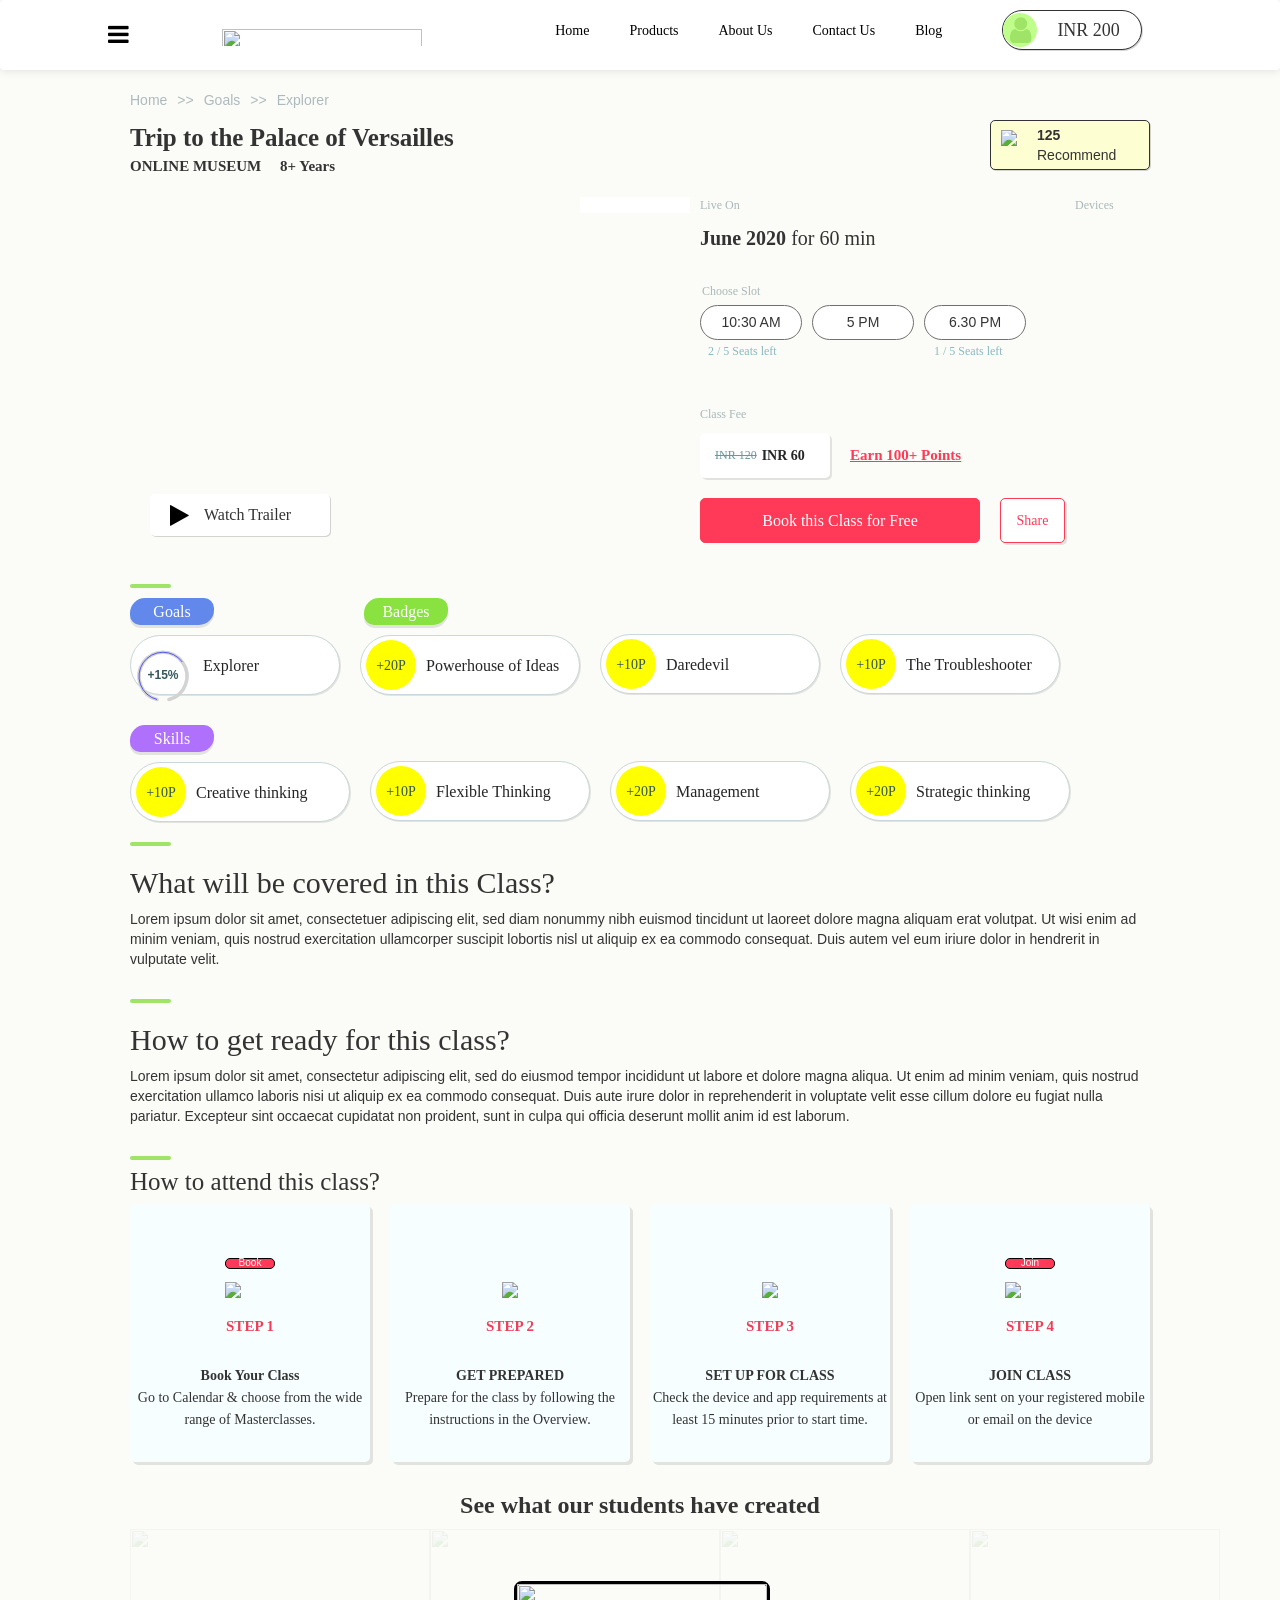
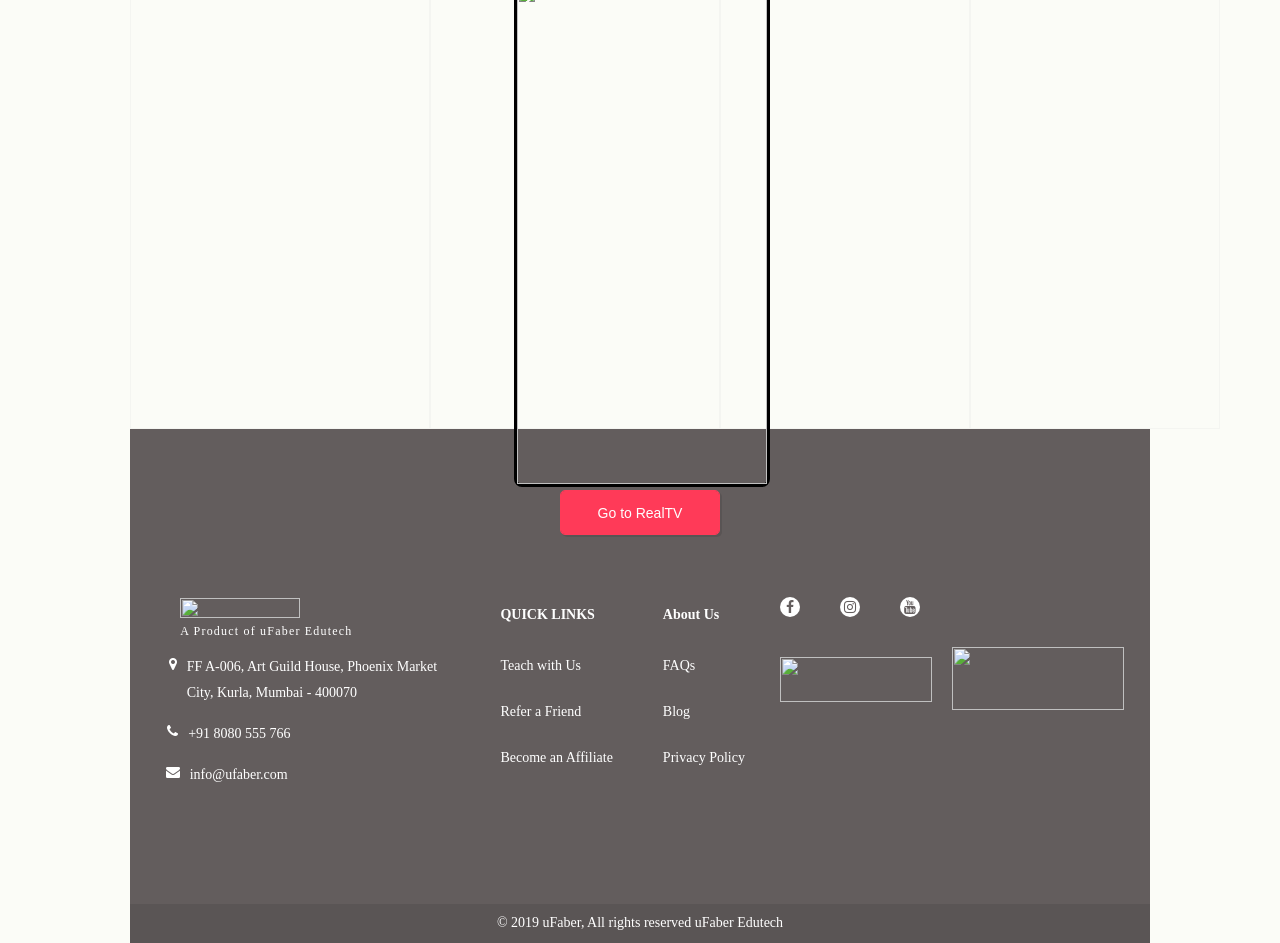
==== commit 9c63466b: "navbar changes" ====
--- a/home.html
+++ b/home.html
@@ -15,44 +15,46 @@
     <body>
         <div class="parent">
             <!-- navbar -->
-            <!-- <div class="nav-parent">
-                <nav class="navbar navbar-default navbar-custom">
-                    <div class="container-fluid">
-                      <div class="navbar-header">
-                            <div class="logo-nav-container">
-                              <i class="fa fa-bars" id="nav-bars-hamburger" ></i></div>
-                              <a href="#"><img src="https://i.postimg.cc/hGBMHDSS/logo.png" class="logo"></a>                      
-                             </div> 
-                        <div style="">
-                        </div>
-                        <div>
-                            <ul class="nav navbar-nav">
-                                <li class ="nav-page"><a class ="nav-page" href="#">Masterclass</a></li>
-                                <li class ="nav-page"><a href="#">Programs</a></li>
-                                <li class ="nav-page"><a href="#">Challenges</a></li>
-                                <li class ="nav-page"><a href="#">Library</a></li>
-                            </ul>
-                        </div>
-                        <div style="margin-left: 30px;">
+            <nav class="navbar">
+                <span id="navbar-toggle">
+                    <i class="fa fa-bars"></i>
+                </span>
+                <a href="#" id="logo"><img src="https://i.postimg.cc/hGBMHDSS/logo.png" class="logo"></a>
+                    <ul id="main-nav">
+                        <li>
+                            <a href="#" class="nav-links">Home</a>
+                        </li>
+                        <li>
+                            <a href="#" class="nav-links">Products</a>
+                        </li>
+                        <li>
+                            <a href="#" class="nav-links">About Us</a>
+                        </li>
+                        <li>
+                            <a href="#" class="nav-links">Contact Us</a>
+                        </li>
+                        <li>
+                            <a href="#" class="nav-links">Blog</a>
+                        </li>
+                        <li id="price-li">
                             <div class = "price-btn">
                                 <div class="usr-icon-container">
                                     <i class="fa fa-user" aria-hidden="true" id="usr-icon"></i>
                                 </div>
                                 <span class="price-txt">INR 200</span>
                             </div>
-                        </div>
-                    </div>
-                </nav>
-            </div>  -->
+                        </li>
+                    </ul>
+            </nav>
             <!-- bread crumb -->
             <div id="bread-crum-container" class> 
                 <div style = "height:30px; width:100%;">
                         <div id="bread-crum-custom">
                             <p class="bread-crum">Home</p>
-                            <p class="bread-crum">>></p>
-                            <p class="bread-crum">Goals</p>
-                            <p class="bread-crum">>></p>
-                            <p class="bread-crum">Explorer</p>
+                            <p class="bread-crum" style="margin-left: 10px;">>></p>
+                            <p class="bread-crum" style="margin-left: 10px;">Goals</p>
+                            <p class="bread-crum" style="margin-left: 10px;">>></p>
+                            <p class="bread-crum" style="margin-left: 10px;">Explorer</p>
                         </div>
                 </div>
                 <div class="title">
@@ -301,7 +303,7 @@
                     </div>
                     <div>
                     <section class="sec3">
-                        <h2>What will be covered in this Class?</h2>
+                        <h2 style="font-family: 'Grandstander', cursive;">What will be covered in this Class?</h2>
                         <p>Lorem ipsum dolor sit amet, consectetuer adipiscing elit, sed diam nonummy nibh euismod tincidunt ut laoreet dolore magna aliquam erat volutpat. Ut wisi enim ad minim veniam, quis nostrud exercitation ullamcorper suscipit lobortis nisl ut aliquip ex ea commodo consequat. Duis autem vel eum iriure dolor in hendrerit in vulputate velit.</p>
                     </section>
                     </div>      
@@ -313,7 +315,7 @@
                     </div>
                     <div>
                     <section class="sec3">
-                        <h2 style="font-style: Granstander Clean">How to get ready for this class?</h2>
+                        <h2 style="font-family: 'Grandstander', cursive;">How to get ready for this class?</h2>
                         <p>Lorem ipsum dolor sit amet, consectetur adipiscing elit, sed do eiusmod tempor incididunt ut labore et dolore magna aliqua. Ut enim ad minim veniam, quis nostrud exercitation ullamco laboris nisi ut aliquip ex ea commodo consequat. Duis aute irure dolor in reprehenderit in voluptate velit esse cillum dolore eu fugiat nulla pariatur. Excepteur sint occaecat cupidatat non proident, sunt in culpa qui officia deserunt mollit anim id est laborum.</p>
                     </section>
                     </div>               
@@ -528,5 +530,8 @@
         <script src="https://code.jquery.com/jquery-3.5.1.slim.min.js" integrity="sha384-DfXdz2htPH0lsSSs5nCTpuj/zy4C+OGpamoFVy38MVBnE+IbbVYUew+OrCXaRkfj" crossorigin="anonymous"></script>
         <script src="https://cdn.jsdelivr.net/npm/popper.js@1.16.1/dist/umd/popper.min.js" integrity="sha384-9/reFTGAW83EW2RDu2S0VKaIzap3H66lZH81PoYlFhbGU+6BZp6G7niu735Sk7lN" crossorigin="anonymous"></script>
         <script src="https://stackpath.bootstrapcdn.com/bootstrap/4.5.2/js/bootstrap.min.js" integrity="sha384-B4gt1jrGC7Jh4AgTPSdUtOBvfO8shuf57BaghqFfPlYxofvL8/KUEfYiJOMMV+rV" crossorigin="anonymous"></script>
+        <script defer src="https://use.fontawesome.com/releases/v5.0.13/js/all.js" integrity="sha384-xymdQtn1n3lH2wcu0qhcdaOpQwyoarkgLVxC/wZ5q7h9gHtxICrpcaSUfygqZGOe"
+        crossorigin="anonymous"></script>
+        <script src="main.js"></script>
     </body>
 </html>
--- a/style.css
+++ b/style.css
@@ -1,3 +1,4 @@
+
 head, body{
     margin: 0;
     padding:0;
@@ -6,7 +7,8 @@
     /* button */
 .parent {
     width: 100%; 
-    height: 100%
+    height: 100%;
+    background-color: #FBFCF7;
 }
 
 .navbar-custom {
@@ -21,8 +23,8 @@
     display: flex; align-items: center;
 }
 .usr-icon-container{
-    width: 36px;
-    height: 36px; 
+    width: 34px;
+    height: 34px; 
     background-color: #BFFE8A; 
     border-radius: 18px; 
     display: flex; 
@@ -31,18 +33,19 @@
 }
 #usr-icon{
    color: #A0E467;
-   font-size:33px;
+   font-size:30px;
 }
 #bread-crum-container{
     padding-left:130px;
     padding-right: 130px;  
+    background-color: #FBFCF7;
 }
 #bread-crum-custom{
     display: flex; 
     flex:1; 
-    flex-direction: 
-    row; align-items: 
-    center; margin-top: 10px;
+    flex-direction: row; 
+    align-items: center; 
+    margin-top: 10px;
 
 }
 .nav-parent {
@@ -190,7 +193,8 @@
 
 .price-txt {
         text-align: left;
-        font: normal normal normal 18px/22px Granstander Clean;
+        font: normal normal normal 18px/22px Grandstander;
+        font-family: 'Grandstander';
         letter-spacing: 0px;
         color: #333333;
         margin-left: 20px;
@@ -245,7 +249,7 @@
 
 .watch-trailer-text {
     text-align: left;
-    font: normal normal normal 16px/24px Granstander Clean;
+    font: normal normal normal 16px/24px Granstander;
     letter-spacing: 0px;
     color: #333333;
     margin-left: 15px;
@@ -367,7 +371,8 @@
     }
 
     .book-txt {
-        font: normal normal normal 16px/19px Granstander Clean;
+        font: normal normal normal 16px/19px Granstander;
+        font-family: 'Grandstander';
         letter-spacing: 0px;
         color: #FFFFFF;
         margin-top: 10px;
@@ -388,7 +393,8 @@
 
     .share-txt {
         text-align: center;
-        font: normal normal normal 14px/17px Granstander Clean;
+        font: normal normal normal 14px/17px Granstander;
+        font-family: 'Grandstander';
         letter-spacing: 0px;
         color: #FF3A58;
         margin-top: 10px;
@@ -421,19 +427,17 @@
         font: normal normal medium 15px/28px Montserrat;
         letter-spacing: 0px;
         color: #ADBABD;
-        width: 40px;         
-    }
-
+    }
     .nav-page {
         text-align: left;
         letter-spacing: 0px;
         color: #000000;
-        font-style: Granstander Clean;
+        font-family: Granstander;
     }
 
     .image-title {
         text-align: center;
-        font-style: Granstander Clean;
+        font-family: 'Grandstander', cursive;
         letter-spacing: 0px;
         color: #333333;
         font-weight: bold;
@@ -470,7 +474,8 @@
 
     .goal-txt {
         text-align: center;
-        font: normal normal normal 16px/28px Granstander Clean;
+        font: normal normal normal 16px/28px Granstander;
+        font-family: 'Grandstander';
         letter-spacing: 0px;
         color: #FFFFFF;
         opacity: 1;
@@ -525,14 +530,16 @@
         align-items: center;
         justify-content: center;
         text-align: center;
-        font: normal normal normal 14px/17px Granstander Clean;
+        font: normal normal normal 14px/17px Granstander;
+        font-family: 'Grandstander';
         letter-spacing: 0px;
         color: #37575E;
     }
 
     .goal-info-txt {
         text-align: center;
-        font: normal normal normal 16px/19px Granstander Clean;
+        font: normal normal normal 16px/19px Granstander;
+        font-family: 'Grandstander', cursive;
         letter-spacing: 0px;
         color: #262525;
         opacity: 1;
@@ -541,7 +548,7 @@
 
     .cls-info{
         text-align: left;
-        font: normal normal normal 25px/24px Granstander Clean;
+        font-family: 'Grandstander', cursive;
         letter-spacing: 0px;
         color: #333333;
     }
@@ -646,7 +653,7 @@
     }
 
     .svg {
-        height: 8vh;
+        height: 9vh;
         margin: auto;
         display: block;
       }
@@ -655,11 +662,11 @@
       .path-grey {
         stroke: lightgrey;
         stroke-linecap: round;
-        stroke-width: 2;
+        stroke-width: 6;
       }
       
       .path-purple {
-        stroke: purple;
+        stroke: blue;
         stroke-dasharray: calc(40 * 3.142 * 1.85);
         stroke-dashoffset: 80;
       }
@@ -722,7 +729,8 @@
     @media  screen and (max-width: 1366px) {
         .cls-info{
             text-align: left;
-            font: normal normal normal 25px/24px Granstander Clean;
+            font: normal normal normal 25px/24px Granstander;
+            font-family: 'Grandstander', cursive;
             letter-spacing: 0px;
             color: #333333;
         }
@@ -892,7 +900,7 @@
             margin-top: 10px;
         }
 
-        .margin-cards {
+        #margin-cards {
             margin-left: 0px;
         } 
 
@@ -1023,7 +1031,7 @@
             margin-top: 10px;
         }
 
-        .margin-cards {
+        #margin-cards {
             margin-left: 0px;
         } 
 
@@ -1061,3 +1069,170 @@
             margin-bottom: 10px;
         }
     }
+
+
+     /* nabvar style */
+
+    .navbar {
+        font-size: 18px;
+        background-color: #ffffff;
+        box-shadow: 0px 1px 10px #0000001A;
+      }
+      
+      #main-nav {
+        list-style-type: none;
+        display: none;
+        flex-direction: column;
+      }
+    
+      #main-nav-container {
+        display: none;
+        flex-direction: column;
+        background-color: grey;
+      }
+      
+      #main-nav li {
+        text-align: center;
+        margin: 15px auto;
+        font-family: 'Grandstander';
+        font: normal normal normal 14px/25px Granstander Clean;
+      }
+      
+      .nav-links,
+      #logo {
+        text-decoration: none;
+        color: #000000;
+      }
+      
+      #logo:hover,
+      .nav-links:hover {
+        /* color: rgba(255, 255, 255, 1); */
+      }
+      
+      #logo {
+        display: inline-block;
+        font-size: 22px;
+        margin-top: 10px;
+        margin-left: 0px;
+      }
+      
+      #navbar-toggle {
+        top: 10px;
+        cursor: pointer;
+        color: #000000;
+        font-size: 24px;
+      }
+      
+    
+      @media screen and (min-width: 768px) {
+      
+        .navbar {
+          display: flex;
+          justify-content: space-evenly;
+          padding-bottom: 0;
+          height: 70px;
+          align-items: center;
+        }
+      
+        #main-nav {
+          display: flex !important;
+          margin-right: 30px;
+          flex-direction: row;
+          align-items: center;
+          justify-content: flex-start;
+        }
+    
+        #main-nav-container {
+          display: flex !important;
+          margin-right: 30px;
+          flex-direction: row;
+          align-items: center;
+          margin-bottom: 10px;
+        }
+      
+        #main-nav li {
+          margin: 0;
+          font-family: 'Grandstander';
+        }
+      
+        .nav-links {
+          margin-left: 40px;
+        }
+      
+        #logo {
+          margin-top: 0;
+        }
+    
+        .price-btn {
+            margin-left: 60px;
+        }
+      
+      }
+
+
+/* progress bar  */
+
+
+.progress-circle {
+    font-size: 20px;
+    margin: 20px;
+    position: relative;
+    /* so that children can be absolutely positioned */
+    padding: 0;
+    width: 3em;
+    height: 3em;
+    background-color: grey;
+    border-radius: 50%;
+    line-height: 5em;
+  }
+  
+  .progress-circle:after {
+    border: none;
+    position: absolute;
+    top: 0.15em;
+    left: 0.15em;
+    text-align: center;
+    display: block;
+    border-radius: 50%;
+    width: 2.7em;
+    height: 2.7em;
+    background-color: white;
+    content: " ";
+  }
+
+  .progress-circle span {
+    position: absolute;
+    line-height: 3.3em;
+    width: 3.2em;
+    text-align: center;
+    display: block;
+    color: #53777A;
+    z-index: 2;
+  }
+  
+  .left-half-clipper {
+    border-radius: 50%;
+    width: 5em;
+    height: 5em;
+    position: absolute;
+    clip: rect(0, 5em, 1em, 2.5em);
+  }
+  
+  
+  .progress-circle.over50 .left-half-clipper {
+    clip: rect(auto, auto, auto, auto);
+  }
+  
+  .value-bar {
+    position: absolute;
+    clip: rect(0, 2.5em, 5em, 0);
+    width: 2em;
+    height: 2em;
+    border-radius: 50%;
+    border: 0.45em solid #53777A;
+    box-sizing: border-box;
+  }
+
+  .progress-circle.p2 .value-bar {
+    transform: rotate(7deg);
+  }
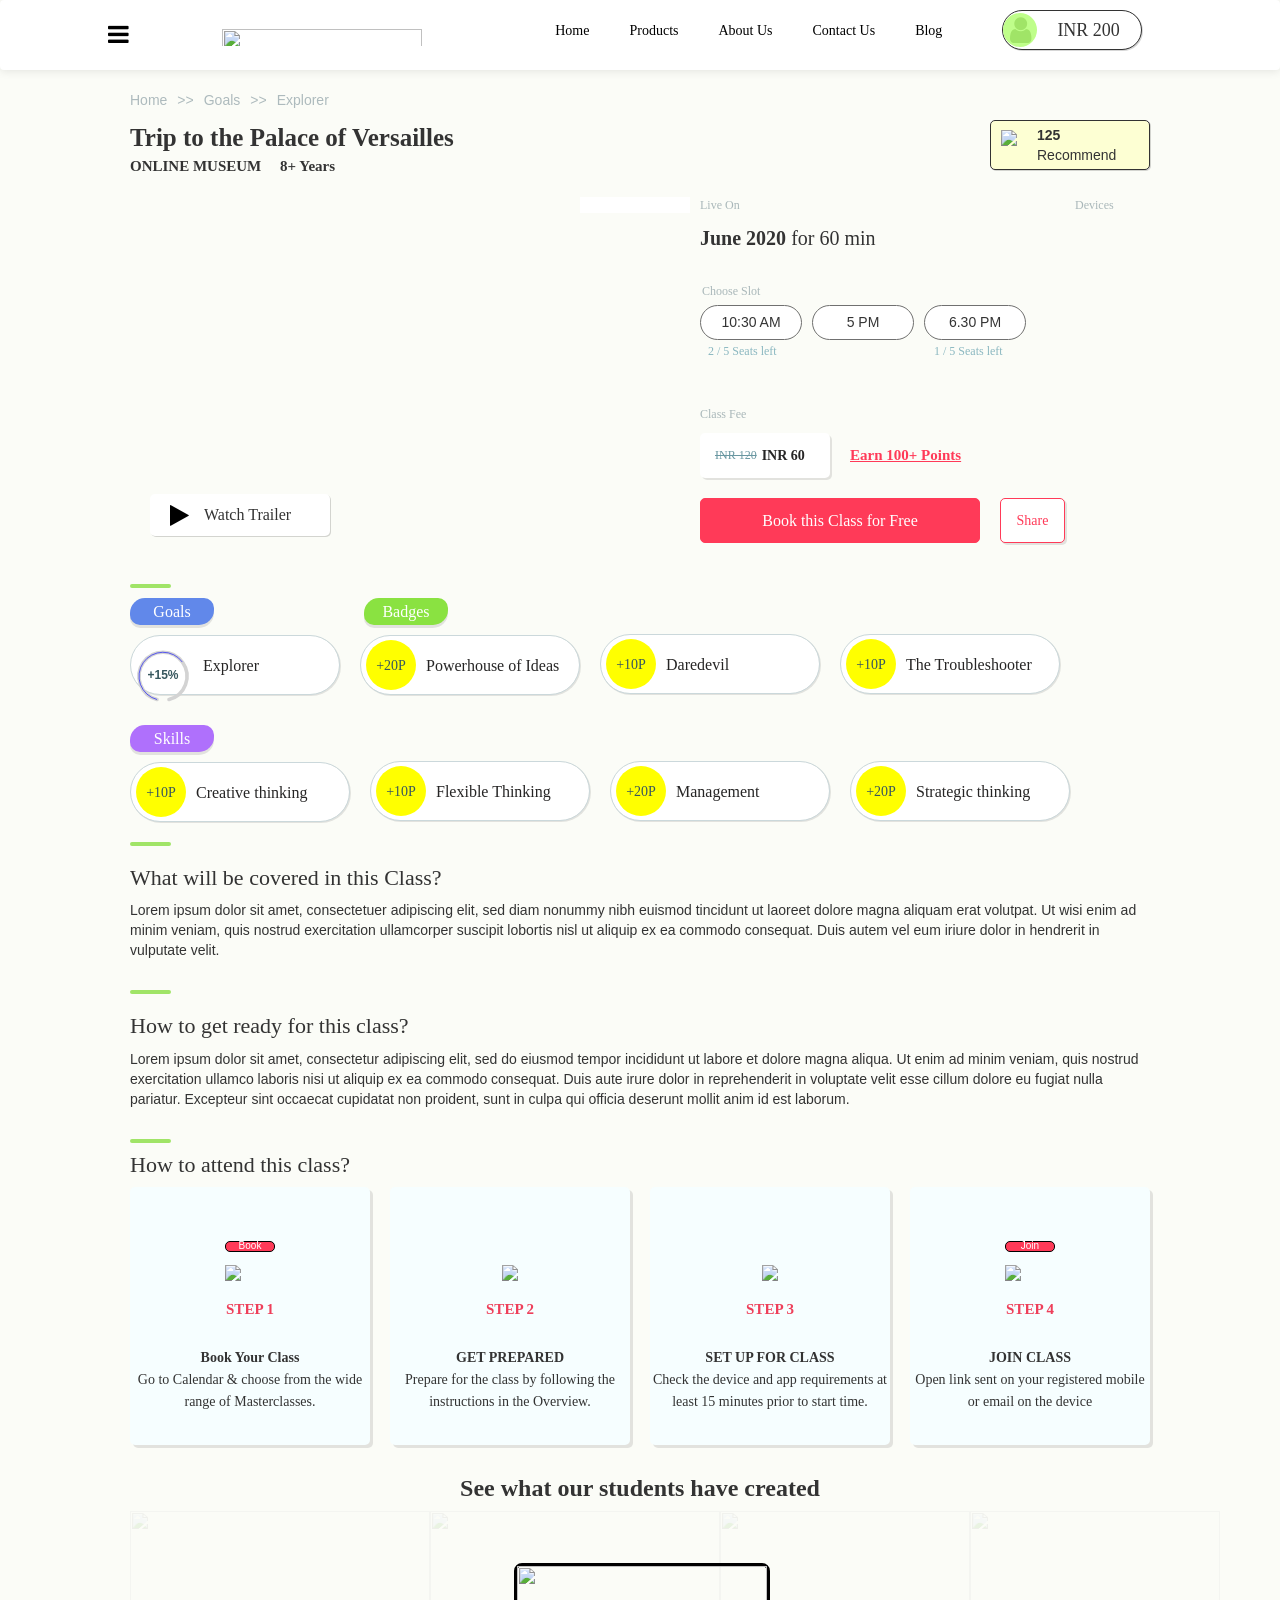
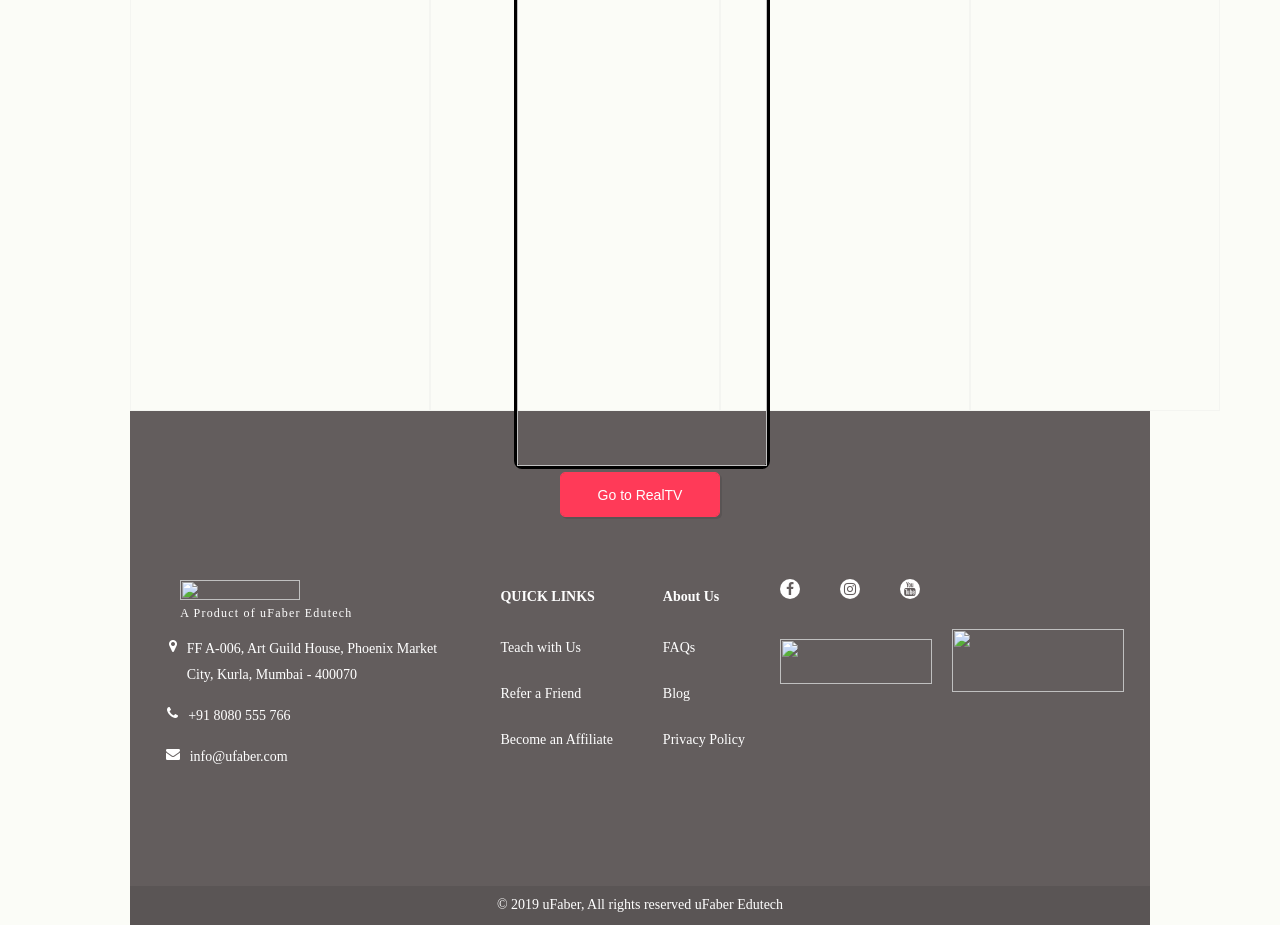
==== commit 6cabe803: "navbar changes" ====
--- a/home.html
+++ b/home.html
@@ -303,7 +303,7 @@
                     </div>
                     <div>
                     <section class="sec3">
-                        <h2 style="font-family: 'Grandstander', cursive;">What will be covered in this Class?</h2>
+                        <h2 style="font-family: 'Grandstander', cursive; font-size: 22px;">What will be covered in this Class?</h2>
                         <p>Lorem ipsum dolor sit amet, consectetuer adipiscing elit, sed diam nonummy nibh euismod tincidunt ut laoreet dolore magna aliquam erat volutpat. Ut wisi enim ad minim veniam, quis nostrud exercitation ullamcorper suscipit lobortis nisl ut aliquip ex ea commodo consequat. Duis autem vel eum iriure dolor in hendrerit in vulputate velit.</p>
                     </section>
                     </div>      
@@ -315,7 +315,7 @@
                     </div>
                     <div>
                     <section class="sec3">
-                        <h2 style="font-family: 'Grandstander', cursive;">How to get ready for this class?</h2>
+                        <h2 style="font-family: 'Grandstander', cursive; font-size: 22px;">How to get ready for this class?</h2>
                         <p>Lorem ipsum dolor sit amet, consectetur adipiscing elit, sed do eiusmod tempor incididunt ut labore et dolore magna aliqua. Ut enim ad minim veniam, quis nostrud exercitation ullamco laboris nisi ut aliquip ex ea commodo consequat. Duis aute irure dolor in reprehenderit in voluptate velit esse cillum dolore eu fugiat nulla pariatur. Excepteur sint occaecat cupidatat non proident, sunt in culpa qui officia deserunt mollit anim id est laborum.</p>
                     </section>
                     </div>               
--- a/style.css
+++ b/style.css
@@ -549,6 +549,8 @@
     .cls-info{
         text-align: left;
         font-family: 'Grandstander', cursive;
+        font-size: 22px;
+        font: normal normal normal 25px/24px Granstander Clean;
         letter-spacing: 0px;
         color: #333333;
     }
@@ -729,8 +731,9 @@
     @media  screen and (max-width: 1366px) {
         .cls-info{
             text-align: left;
-            font: normal normal normal 25px/24px Granstander;
+            font: normal normal normal 25px/24px Granstander Clean;
             font-family: 'Grandstander', cursive;
+            font-size: 22px;
             letter-spacing: 0px;
             color: #333333;
         }
